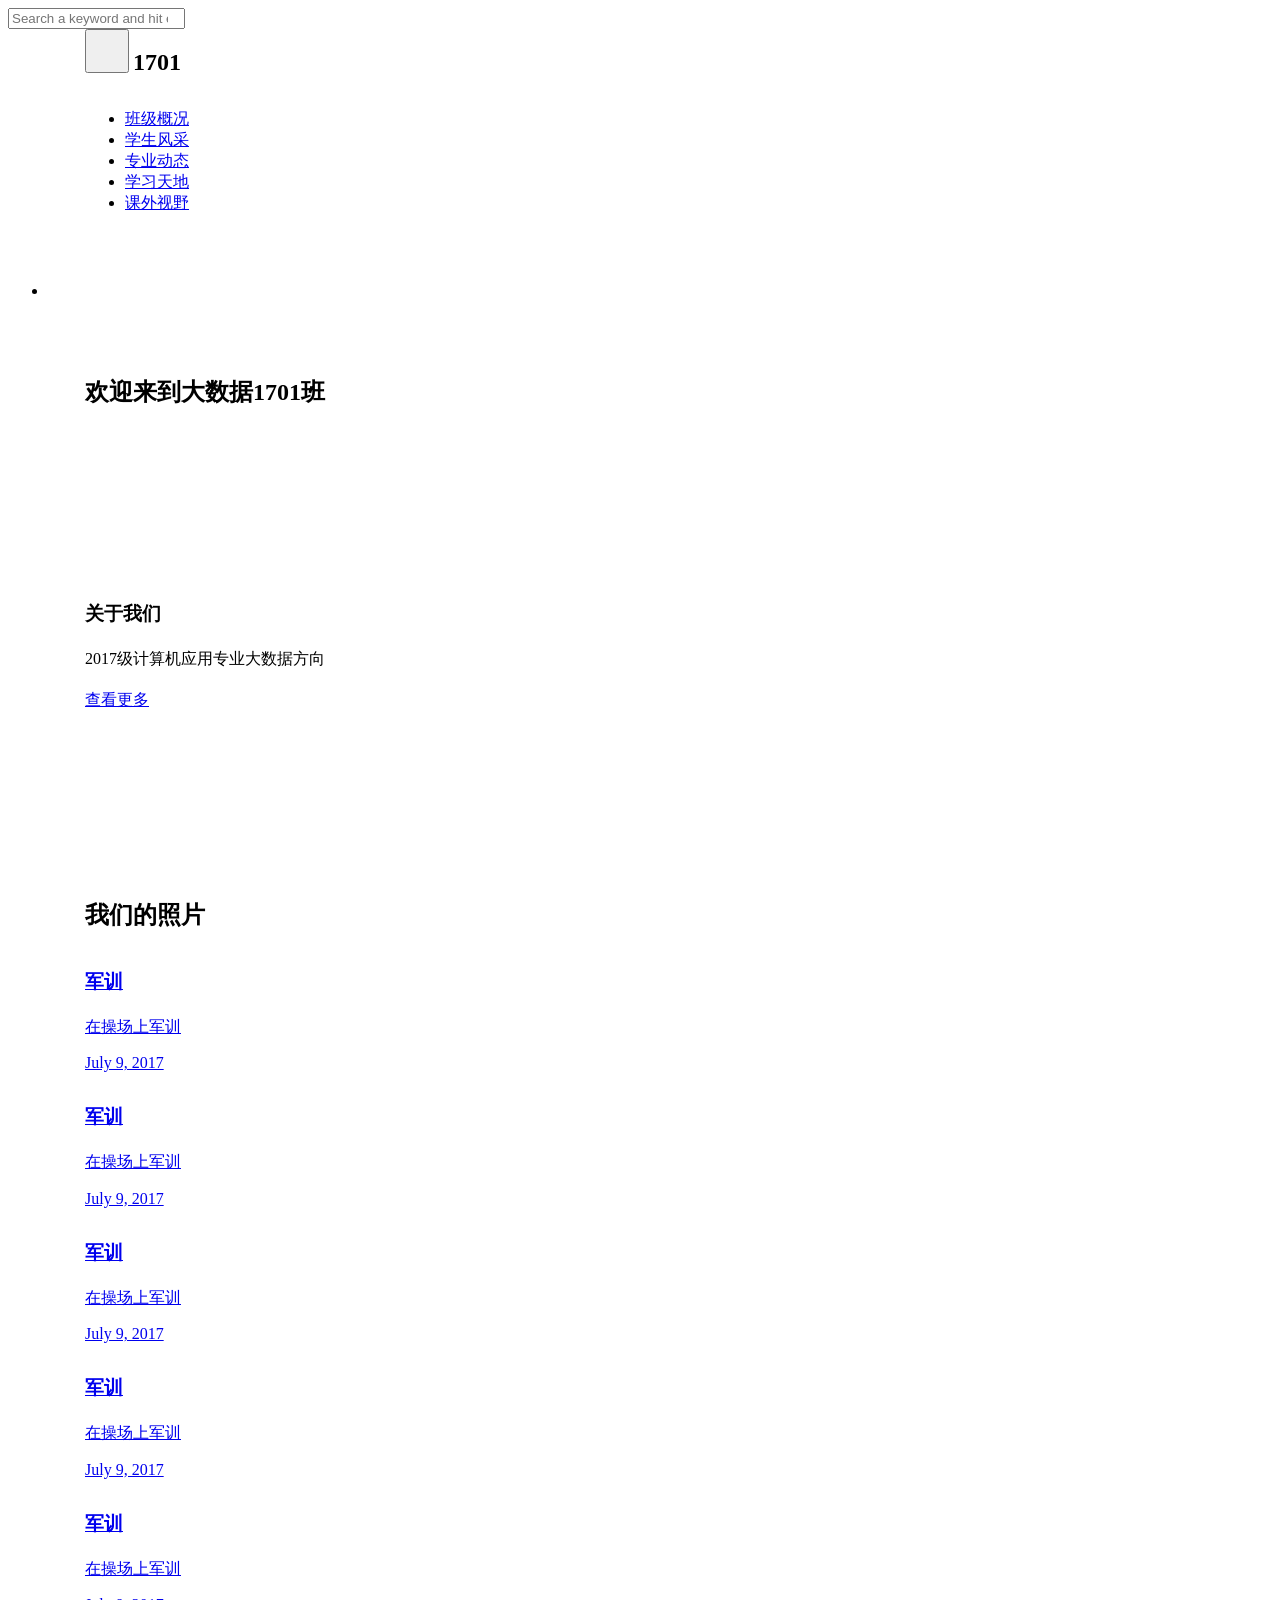
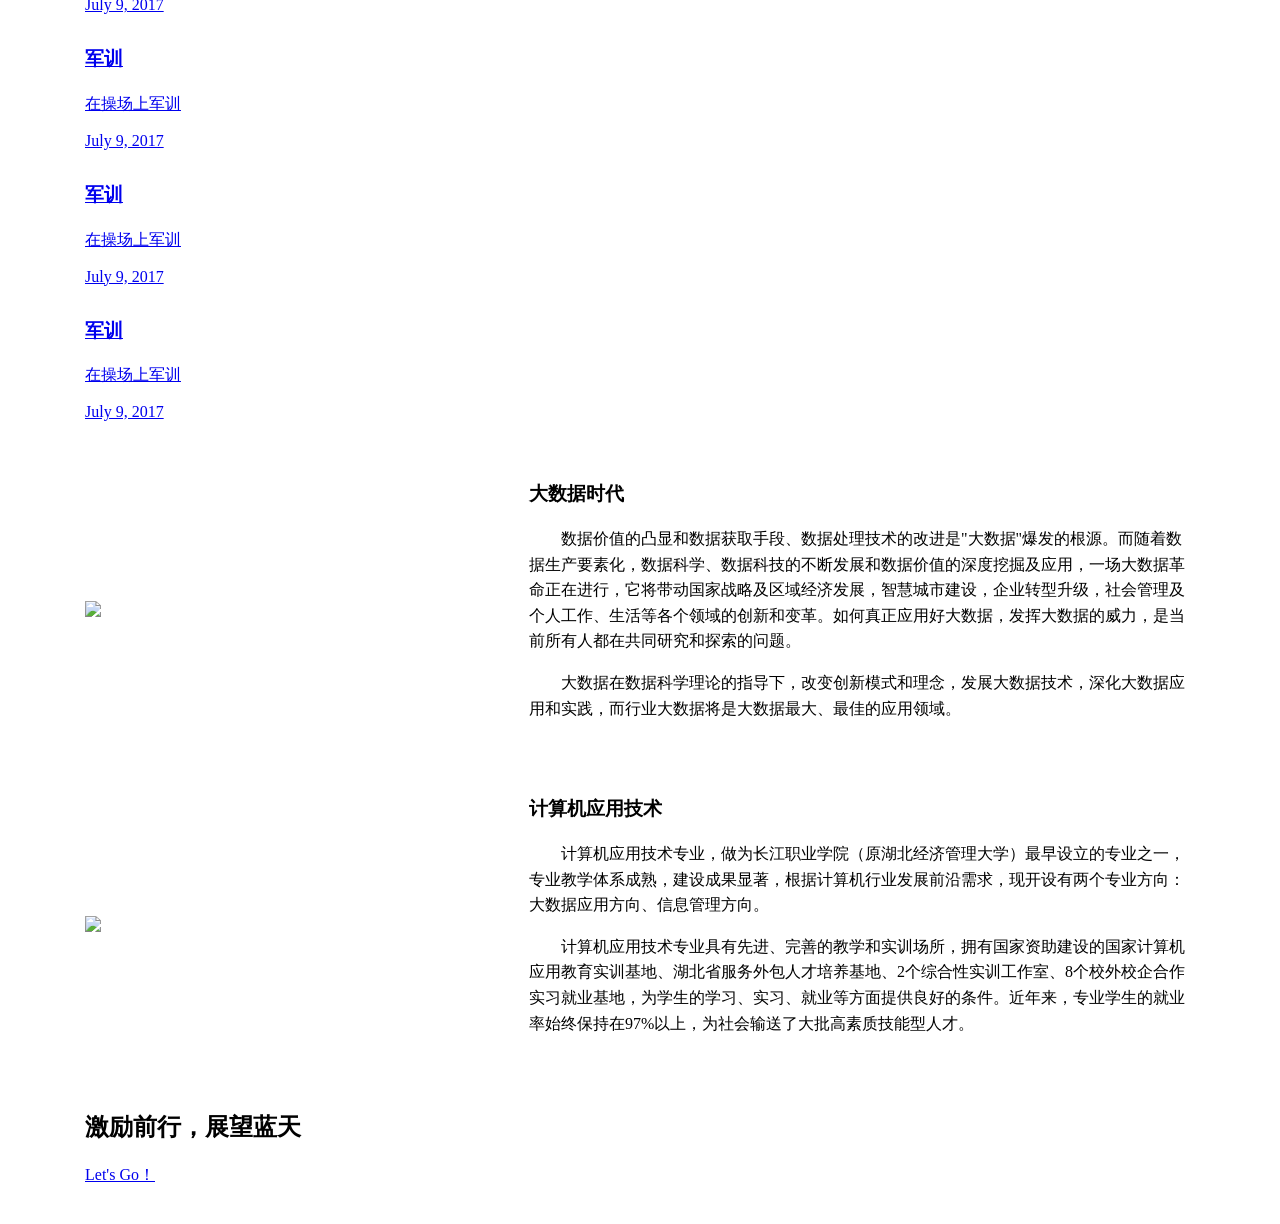
==== student/index.html @ 5320e319 "feat: GitHub项目手机端网页 Co-authored-by: traeagent <traeagent@users.noreply.github.com>" ====
<!DOCTYPE html>
<html lang="zh-CN">
<head>
  <meta charset="utf-8">
  <meta name="viewport" content="width=device-width, initial-scale=1">
  <title>班级概况</title>
  <meta name="description" content="">
  <meta name="keywords" content="">
  <link rel="icon" href="data:image/svg+xml,<svg xmlns='http://www.w3.org/2000/svg'/>" sizes="any">
  <link href="https://fonts.googleapis.com/css?family=Raleway:300,400,500,700|Open+Sans" rel="stylesheet">
  <link rel="stylesheet" href="css/styles-merged.css">
  <link rel="stylesheet" href="css/style.min.css">
  <link rel="stylesheet" href="css/custom.css">
</head>
<body>

<div class="probootstrap-search" id="probootstrap-search">
  <a href="#" class="probootstrap-close js-probootstrap-close"><i class="icon-cross"></i></a>
  <form action="#">
    <input type="search" name="s" id="search" placeholder="Search a keyword and hit enter...">
  </form>
</div>

<div class="probootstrap-page-wrapper">
  <nav class="navbar navbar-default probootstrap-navbar">
    <div class="container">
      <div class="navbar-header">
        <div class="btn-more js-btn-more visible-xs">
          <a href="#"><i class="icon-dots-three-vertical"></i></a>
        </div>
        <button type="button" class="navbar-toggle collapsed" data-toggle="collapse" data-target="#navbar-collapse" aria-expanded="false" aria-controls="navbar">
          <span class="icon-bar"></span>
          <span class="icon-bar"></span>
          <span class="icon-bar"></span>
        </button>
        <a class="probootstrap-heading" href="index.html" style="font-size: 24px; font-weight: bold; color: inherit; text-decoration: none;">1701</a>
      </div>

      <div id="navbar-collapse" class="navbar-collapse collapse">
        <ul class="nav navbar-nav navbar-right">
          <li class="active"><a href="index.html">班级概况</a></li>
          <li><a href="class.html">学生风采</a></li>
          <li><a href="courses.html">专业动态</a></li>
          <li><a href="study.html">学习天地</a></li>
          <li><a href="activities.html">课外视野</a></li>
        </ul>
      </div>
    </div>
  </nav>

  <section class="flexslider">
    <ul class="slides">
      <li style="background-image:url(img/QQ图片20181108165642.jpg)" class="overlay">
        <div class="container">
          <div class="row">
            <div class="col-md-8 col-md-offset-2">
              <div class="probootstrap-slider-text text-center">
                <h1 class="probootstrap-heading probootstrap-animate"></h1>
              </div>
            </div>
          </div>
        </div>
      </li>
    </ul>
  </section>

  <section class="probootstrap-section probootstrap-section-colored">
    <div class="container">
      <div class="row">
        <div class="col-md-12 text-left section-heading probootstrap-animate">
          <h2>欢迎来到大数据1701班</h2>
        </div>
      </div>
    </div>
  </section>

  <section class="probootstrap-section">
    <div class="container">
      <div class="row">
        <div class="col-md-12">
          <div class="probootstrap-flex-block">
            <div class="probootstrap-text probootstrap-animate">
              <h3>关于我们</h3>
              <p>2017级计算机应用专业大数据方向</p>
              <p><a href="courses.html" class="btn btn-primary">查看更多</a></p>
            </div>
            <div class="probootstrap-image probootstrap-animate" style="background-image: url(img/777.jpg); background-size: cover; background-position: center;">
            </div>
          </div>
        </div>
      </div>
    </div>
  </section>

  <section class="probootstrap-section probootstrap-section">
    <div class="container">
      <div class="row">
        <div class="col-md-12">
          <div class="our-img">
            <h1>我们的照片</h1>
          </div>
          <div class="tab-content">
            <div id="featured-news" class="tab-pane fade in active">
              <div class="row">
                <div class="col-md-12">
                  <div class="owl-carousel" id="owl1">
                    <div class="item">
                      <a href="#" class="probootstrap-featured-news-box">
                        <figure class="probootstrap-media"><img src="img/g3.jpg" alt="" class="img-responsive" style="max-height: 250px; object-fit: cover;"></figure>
                        <div class="probootstrap-text">
                          <h3>军训</h3>
                          <p>在操场上军训</p>
                          <span class="probootstrap-date"><i class="icon-calendar"></i>July 9, 2017</span>
                        </div>
                      </a>
                    </div>
                    <div class="item">
                      <a href="#" class="probootstrap-featured-news-box">
                        <figure class="probootstrap-media"><img src="img/g4.jpg" alt="" class="img-responsive" style="max-height: 250px; object-fit: cover;"></figure>
                        <div class="probootstrap-text">
                          <h3>军训</h3>
                          <p>在操场上军训</p>
                          <span class="probootstrap-date"><i class="icon-calendar"></i>July 9, 2017</span>
                        </div>
                      </a>
                    </div>
                    <div class="item">
                      <a href="#" class="probootstrap-featured-news-box">
                        <figure class="probootstrap-media"><img src="img/g5.jpg" alt="" class="img-responsive" style="max-height: 250px; object-fit: cover;"></figure>
                        <div class="probootstrap-text">
                          <h3>军训</h3>
                          <p>在操场上军训</p>
                          <span class="probootstrap-date"><i class="icon-calendar"></i>July 9, 2017</span>
                        </div>
                      </a>
                    </div>
                    <div class="item">
                      <a href="#" class="probootstrap-featured-news-box">
                        <figure class="probootstrap-media"><img src="img/g6.jpg" alt="" class="img-responsive" style="max-height: 250px; object-fit: cover;"></figure>
                        <div class="probootstrap-text">
                          <h3>军训</h3>
                          <p>在操场上军训</p>
                          <span class="probootstrap-date"><i class="icon-calendar"></i>July 9, 2017</span>
                        </div>
                      </a>
                    </div>
                  </div>
                </div>
              </div>
            </div>
            <div id="upcoming-events" class="tab-pane fade">
              <div class="row">
                <div class="col-md-12">
                  <div class="owl-carousel" id="owl2">
                    <div class="item">
                      <a href="#" class="probootstrap-featured-news-box">
                        <figure class="probootstrap-media"><img src="img/g1.jpg" alt="" class="img-responsive" style="max-height: 250px; object-fit: cover;"></figure>
                        <div class="probootstrap-text">
                          <h3>军训</h3>
                          <p>在操场上军训</p>
                          <span class="probootstrap-date"><i class="icon-calendar"></i>July 9, 2017</span>
                        </div>
                      </a>
                    </div>
                    <div class="item">
                      <a href="#" class="probootstrap-featured-news-box">
                        <figure class="probootstrap-media"><img src="img/g8.jpg" alt="" class="img-responsive" style="max-height: 250px; object-fit: cover;"></figure>
                        <div class="probootstrap-text">
                          <h3>军训</h3>
                          <p>在操场上军训</p>
                          <span class="probootstrap-date"><i class="icon-calendar"></i>July 9, 2017</span>
                        </div>
                      </a>
                    </div>
                    <div class="item">
                      <a href="#" class="probootstrap-featured-news-box">
                        <figure class="probootstrap-media"><img src="img/g9.jpg" alt="" class="img-responsive" style="max-height: 250px; object-fit: cover;"></figure>
                        <div class="probootstrap-text">
                          <h3>军训</h3>
                          <p>在操场上军训</p>
                          <span class="probootstrap-date"><i class="icon-calendar"></i>July 9, 2017</span>
                        </div>
                      </a>
                    </div>
                    <div class="item">
                      <a href="#" class="probootstrap-featured-news-box">
                        <figure class="probootstrap-media"><img src="img/g2.jpg" alt="" class="img-responsive" style="max-height: 250px; object-fit: cover;"></figure>
                        <div class="probootstrap-text">
                          <h3>军训</h3>
                          <p>在操场上军训</p>
                          <span class="probootstrap-date"><i class="icon-calendar"></i>July 9, 2017</span>
                        </div>
                      </a>
                    </div>
                  </div>
                </div>
              </div>
            </div>
          </div>
        </div>
      </div>
    </div>
  </section>

  <section class="probootstrap-section">
    <div class="container">
      <div class="major-top">    
        <div class="one">
          <a href="courses.html">
            <img src="img/uC4SA1.jpg" class="img-responsive" style="max-width: 100%; height: auto;">
          </a>
        </div>
        <div class="two">
          <h3>大数据时代</h3>
          <p style="text-indent:2em;">数据价值的凸显和数据获取手段、数据处理技术的改进是"大数据"爆发的根源。而随着数据生产要素化，数据科学、数据科技的不断发展和数据价值的深度挖掘及应用，一场大数据革命正在进行，它将带动国家战略及区域经济发展，智慧城市建设，企业转型升级，社会管理及个人工作、生活等各个领域的创新和变革。如何真正应用好大数据，发挥大数据的威力，是当前所有人都在共同研究和探索的问题。</p>
          <p style="text-indent:2em;">大数据在数据科学理论的指导下，改变创新模式和理念，发展大数据技术，深化大数据应用和实践，而行业大数据将是大数据最大、最佳的应用领域。</p>
        </div>	
      </div>	
    </div>	
  </section>

  <section class="probootstrap-section">
    <div class="container">
      <div class="major-top">    
        <div class="one">
          <a href="#">
            <img src="img/F64ADBB84419E0725190F581F5B_67AF2D96_36563.jpg" class="img-responsive" style="max-width: 100%; height: auto;">
          </a>
        </div>
        <div class="two">
          <h3>计算机应用技术</h3>
          <p style="text-indent:2em;">计算机应用技术专业，做为长江职业学院（原湖北经济管理大学）最早设立的专业之一，专业教学体系成熟，建设成果显著，根据计算机行业发展前沿需求，现开设有两个专业方向：大数据应用方向、信息管理方向。</p>
          <p style="text-indent:2em;">计算机应用技术专业具有先进、完善的教学和实训场所，拥有国家资助建设的国家计算机应用教育实训基地、湖北省服务外包人才培养基地、2个综合性实训工作室、8个校外校企合作实习就业基地，为学生的学习、实习、就业等方面提供良好的条件。近年来，专业学生的就业率始终保持在97%以上，为社会输送了大批高素质技能型人才。</p>
        </div>	
      </div>	
    </div>	
  </section>

  <section class="probootstrap-cta">
    <div class="container">
      <div class="row">
        <div class="col-md-12">
          <h2 class="probootstrap-animate" data-animate-effect="fadeInRight">激励前行，展望蓝天</h2>
          <a href="#" role="button" class="btn btn-primary btn-lg btn-ghost probootstrap-animate" data-animate-effect="fadeInLeft">Let's Go！</a>
        </div>
      </div>
    </div>
  </section>

</div>

<script src="js/scripts.min.js"></script>
<script src="js/main.min.js"></script>
<script src="js/custom.js"></script>

</body>
</html>
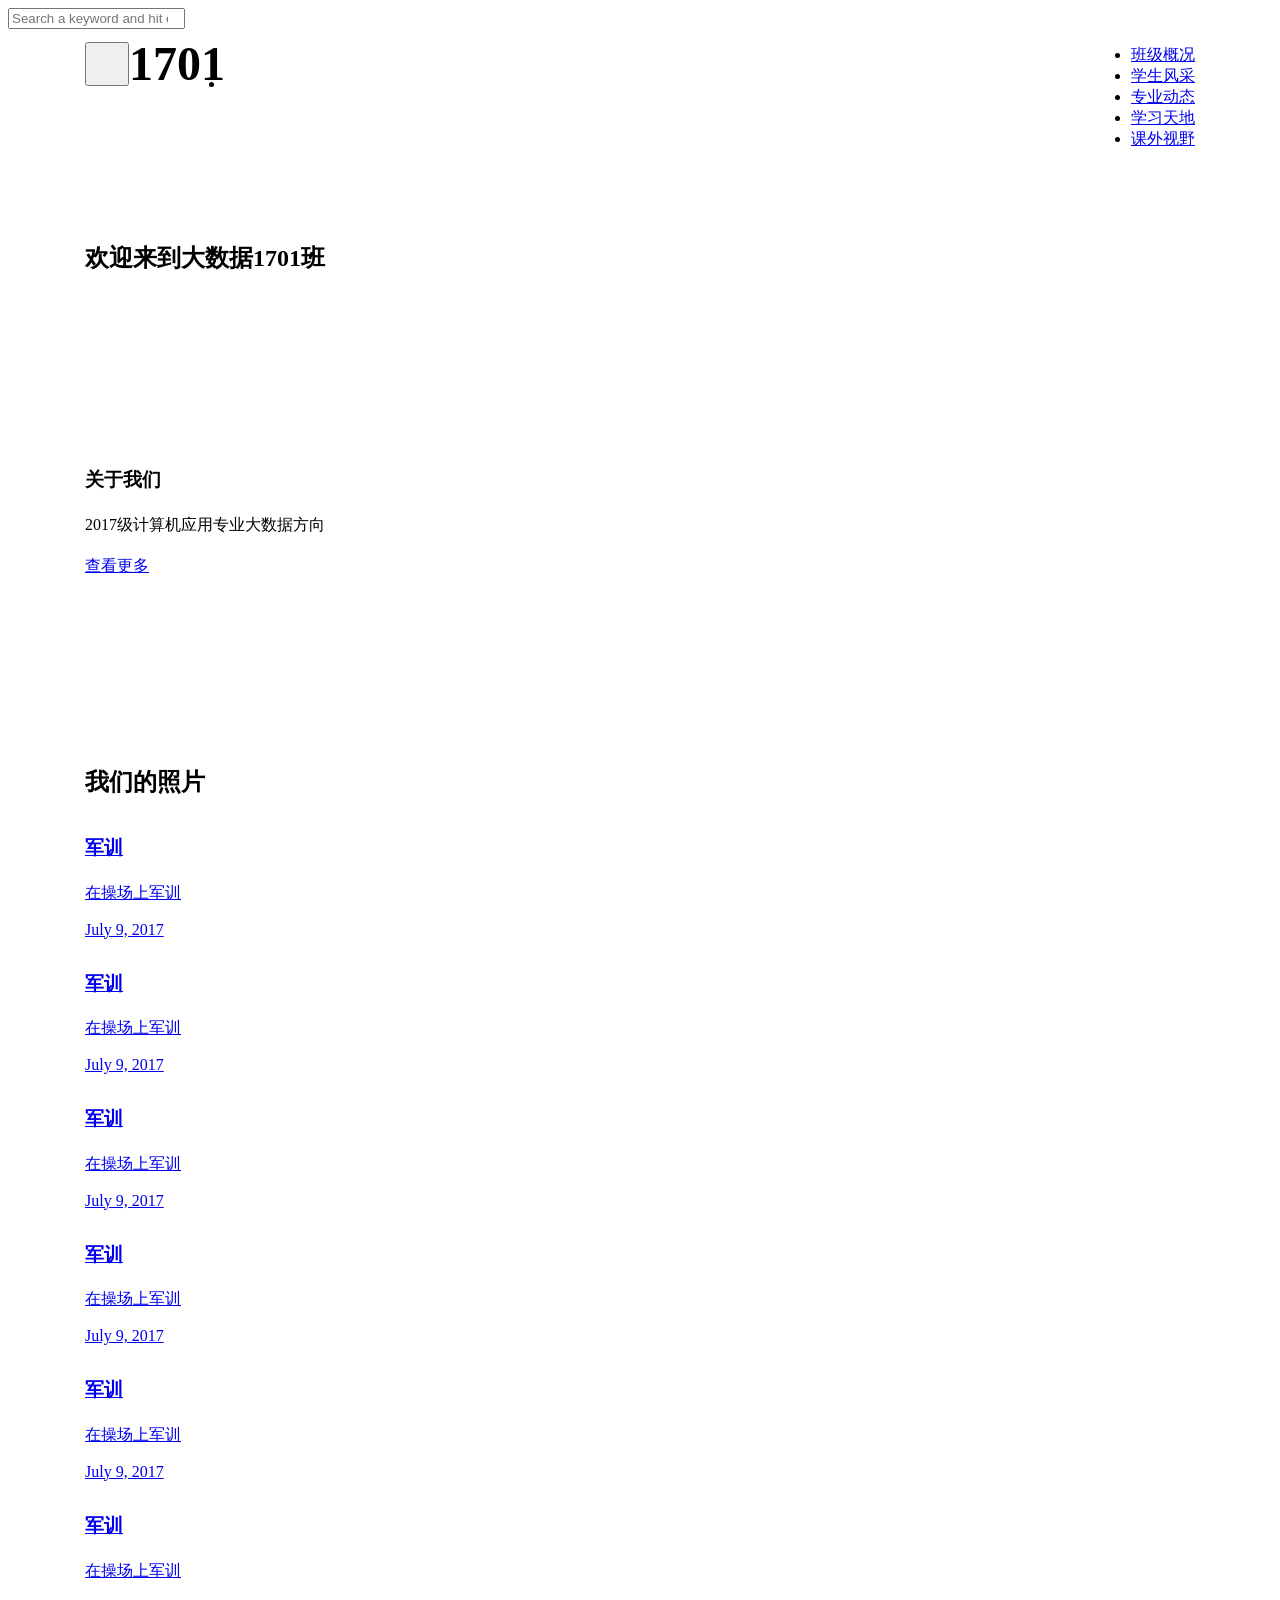
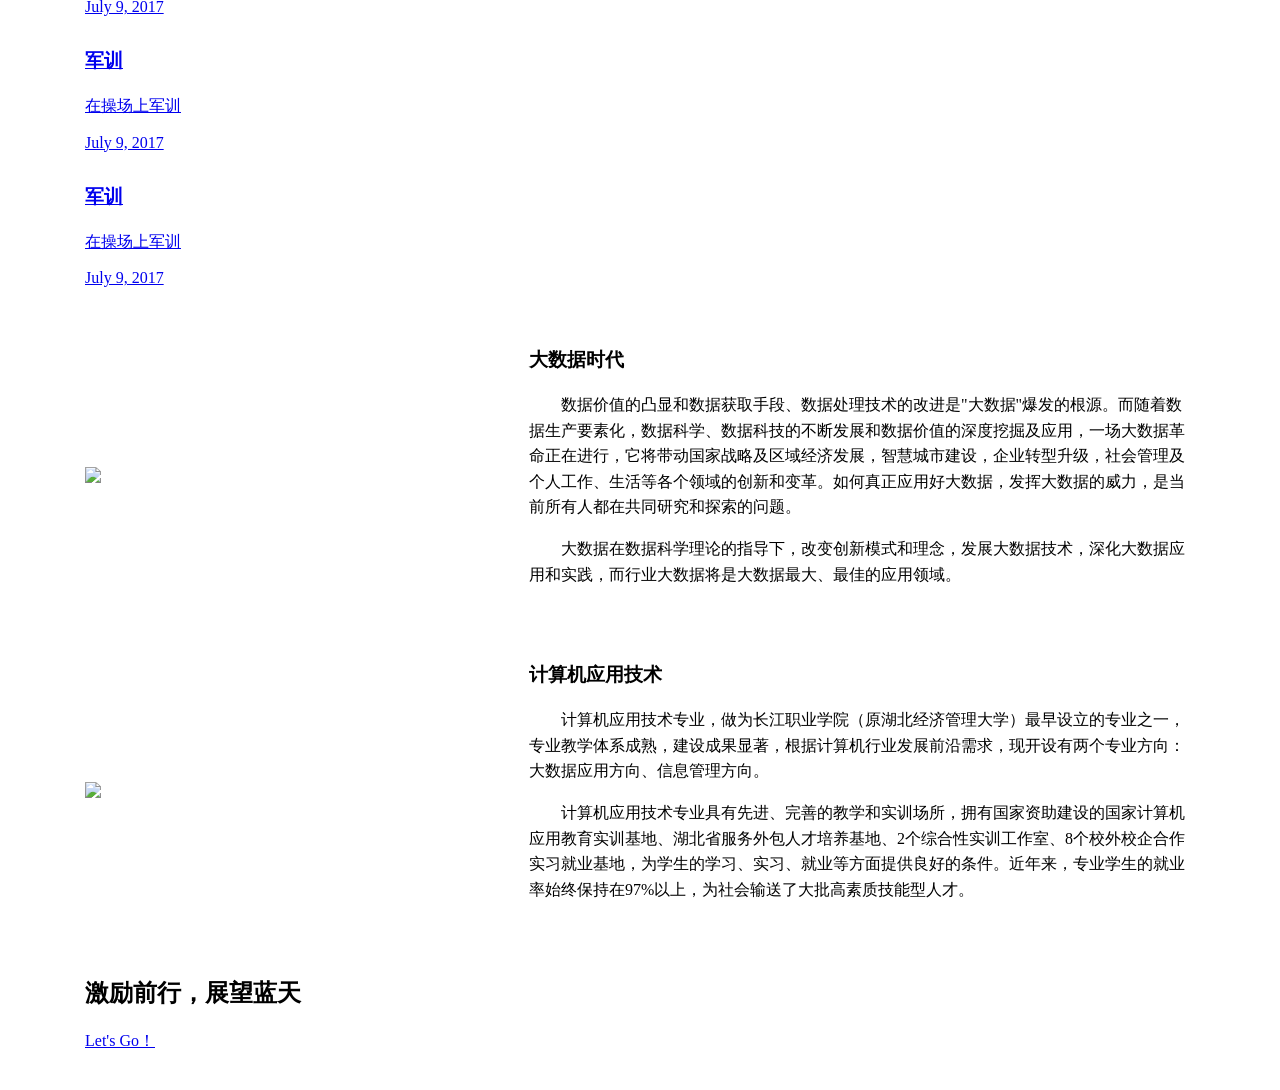
==== commit 2592068a: "feat: GitHub项目手机端网页 Co-authored-by: traeagent <traeagent@users.noreply.github.com>" ====
--- a/student/index.html
+++ b/student/index.html
@@ -33,7 +33,7 @@
           <span class="icon-bar"></span>
           <span class="icon-bar"></span>
         </button>
-        <a class="probootstrap-heading" href="index.html" style="font-size: 24px; font-weight: bold; color: inherit; text-decoration: none;">1701</a>
+        <a class="probootstrap-heading" href="index.html" style="font-size: 48px; font-weight: bold; color: inherit; text-decoration: none;">1701</a>
       </div>
 
       <div id="navbar-collapse" class="navbar-collapse collapse">
--- a/student/css/custom.css
+++ b/student/css/custom.css
@@ -0,0 +1,659 @@
+/* 全局响应式样式 */
+* {
+  box-sizing: border-box;
+}
+
+/* 导航栏Logo样式 */
+.navbar-brand {
+  display: flex !important;
+  align-items: center;
+  gap: 10px;
+  padding: 8px 15px;
+}
+
+/* 导航栏头部布局 */
+.navbar-header {
+  display: flex;
+  align-items: center;
+  height: 70px;
+  float: left;
+}
+
+/* 导航栏折叠内容 */
+.navbar-collapse {
+  float: right;
+  height: auto !important;
+}
+
+/* 导航栏标题样式 */
+.probootstrap-heading {
+  font-size: 48px;
+  font-weight: bold;
+  color: inherit;
+  text-decoration: none;
+  display: inline-block;
+  line-height: 1;
+  padding: 0;
+  margin: 0;
+}
+
+.nav-logo {
+  max-height: 40px;
+  width: auto;
+  height: auto;
+  display: inline-block;
+  vertical-align: middle;
+  object-fit: contain;
+}
+
+/* 图片自适应 */
+img {
+  max-width: 100%;
+  height: auto;
+  display: block;
+}
+
+/* 容器响应式 */
+.container {
+  width: 100%;
+  padding-right: 15px;
+  padding-left: 15px;
+  margin-right: auto;
+  margin-left: auto;
+}
+
+@media (min-width: 576px) {
+  .container {
+    max-width: 540px;
+  }
+}
+
+@media (min-width: 768px) {
+  .container {
+    max-width: 720px;
+  }
+}
+
+@media (min-width: 992px) {
+  .container {
+    max-width: 960px;
+  }
+}
+
+@media (min-width: 1200px) {
+  .container {
+    max-width: 1140px;
+  }
+}
+
+/* 通用布局优化 */
+section {
+  padding: 30px 0;
+}
+
+h1, h2, h3 {
+  margin-top: 0;
+  line-height: 1.4;
+}
+
+p {
+  line-height: 1.6;
+  margin-bottom: 15px;
+}
+
+/* 通用样式 */
+.major-study {
+  padding: 30px 0;
+}
+
+.major-study .study {
+  text-align: center;
+  margin-bottom: 30px;
+  font-size: 24px;
+}
+
+.major-study .study-img {
+  text-align: center;
+  margin-bottom: 20px;
+}
+
+.major-study .study-img img {
+  max-width: 100%;
+  height: auto;
+}
+
+.major-study .study-major {
+  line-height: 1.8;
+  font-size: 16px;
+}
+
+/* 小屏幕设备 (手机) */
+@media (max-width: 767px) {
+  /* 导航栏优化 */
+  .navbar {
+    padding: 10px 0;
+  }
+  
+  .navbar-brand {
+    padding: 10px 15px;
+    font-size: 18px;
+  }
+  
+  .navbar-toggle {
+    margin-right: 15px;
+    margin-top: 8px;
+  }
+  
+  .navbar-nav {
+    margin: 0;
+    float: none !important;
+  }
+  
+  .navbar-nav > li {
+    float: none;
+    display: block;
+    text-align: center;
+  }
+  
+  .navbar-nav > li > a {
+    padding: 10px 15px;
+    font-size: 14px;
+  }
+  
+  /* 移除固定宽度的分割线 */
+  hr {
+    width: 100% !important;
+  }
+  
+  /* 轮播图优化 */
+  .flexslider {
+    height: 250px !important;
+  }
+  
+  .flexslider .slides li {
+    height: 250px !important;
+    background-size: cover !important;
+    background-position: center !important;
+  }
+  
+  /* 轮播图文字调整 */
+  .probootstrap-slider-text h1 {
+    font-size: 24px;
+  }
+  
+  /* 章节标题 */
+  .section-heading h2 {
+    font-size: 24px;
+    text-align: center;
+  }
+  
+  /* 图片网格布局 - 手机单列 */
+  .gallery-grid {
+    width: 100%;
+    float: none;
+    margin-bottom: 20px;
+  }
+  
+  /* flex布局调整为垂直排列 */
+  .probootstrap-flex-block {
+    flex-direction: column;
+  }
+  
+  .probootstrap-flex-block .probootstrap-text,
+  .probootstrap-flex-block .probootstrap-image {
+    width: 100%;
+  }
+  
+  .probootstrap-image {
+    height: 200px;
+    margin-top: 20px;
+    background-size: cover !important;
+    background-position: center !important;
+  }
+  
+  /* 服务卡片调整 */
+  .probootstrap-service-2 {
+    margin-bottom: 30px;
+    text-align: center;
+  }
+  
+  .probootstrap-service-2 .image {
+    text-align: center;
+    margin-bottom: 15px;
+  }
+  
+  .probootstrap-service-2 img {
+    max-width: 120px;
+    height: 120px;
+    object-fit: cover;
+    margin: 0 auto;
+  }
+  
+  /* 瀑布流图片调整 */
+  #waterfall li {
+    width: 100% !important;
+    margin-right: 0 !important;
+  }
+  
+  /* 学习页面布局 */
+  .study-1 {
+    width: 100%;
+    float: none;
+    padding: 20px;
+    text-align: center;
+  }
+  
+  .study-1 ul {
+    display: flex;
+    flex-wrap: wrap;
+    justify-content: center;
+    padding: 0;
+    list-style: none;
+    margin-bottom: 20px;
+  }
+  
+  .study-1 ul li {
+    margin: 5px 10px;
+  }
+  
+  .study-1 ul li a {
+    padding: 8px 16px;
+    display: inline-block;
+    background: #f5f5f5;
+    border-radius: 4px;
+    text-decoration: none;
+  }
+  
+  .study-1 img {
+    max-width: 200px;
+    height: auto;
+    margin: 0 auto;
+  }
+  
+  .nav-2 {
+    width: 100%;
+    float: none;
+    padding: 20px;
+  }
+  
+  /* 首页特色区域 */
+  .major-top {
+    display: flex;
+    flex-direction: column;
+    padding: 20px;
+  }
+  
+  .major-top .one,
+  .major-top .two {
+    width: 100%;
+  }
+  
+  .major-top .one {
+    text-align: center;
+    margin-bottom: 20px;
+  }
+  
+  .major-top .one img {
+    width: 100%;
+    max-width: 300px;
+    height: auto;
+    margin: 0 auto;
+  }
+  
+  /* 专业动态页面 */
+  .major-study {
+    padding: 20px;
+  }
+  
+  .major-study .study {
+    text-align: center;
+    margin-bottom: 20px;
+  }
+  
+  .major-study .study h3 {
+    font-size: 20px;
+    margin: 0;
+  }
+  
+  .major-study .study-img {
+    text-align: center;
+    margin-bottom: 20px;
+  }
+  
+  .major-study .study-img img {
+    width: 100%;
+    max-width: 280px;
+    height: auto;
+    margin: 0 auto;
+  }
+  
+  .major-study .study-major {
+    width: 100%;
+    padding: 0 10px;
+    line-height: 1.6;
+  }
+  
+  .major-study .study-major p {
+    font-size: 14px;
+  }
+  
+  /* 大数据现状 */
+  .data-borrom {
+    padding: 20px;
+  }
+  
+  .data-now {
+    text-align: center;
+    margin-bottom: 20px;
+  }
+  
+  .data-now-img {
+    text-align: center;
+    margin-bottom: 20px;
+  }
+  
+  .data-now-img img {
+    width: 100%;
+    max-width: 400px;
+    height: auto;
+  }
+  
+  /* 搜索框调整 */
+  .search-wrapper {
+    width: 100%;
+    max-width: 300px;
+    margin: 0 auto;
+  }
+  
+  /* 导航优化 */
+  .nav-g .nav-h ul {
+    flex-wrap: wrap;
+    justify-content: center;
+    padding: 10px;
+    list-style: none;
+  }
+  
+  .nav-g .nav-h ul li {
+    margin: 5px;
+  }
+  
+  /* 文本大小调整 */
+  h1 {
+    font-size: 28px;
+  }
+  
+  h2 {
+    font-size: 24px;
+  }
+  
+  h3 {
+    font-size: 20px;
+  }
+  
+  p {
+    font-size: 14px;
+    line-height: 1.6;
+  }
+  
+  /* 按钮大小调整 */
+  .btn {
+    padding: 10px 20px;
+    font-size: 14px;
+  }
+  
+  .btn-lg {
+    padding: 12px 24px;
+    font-size: 16px;
+  }
+  
+  /* 相册网格 */
+  .grid figure {
+    margin: 10px 0;
+  }
+  
+  .grid figure img {
+    width: 100%;
+    height: 200px;
+    object-fit: cover;
+  }
+  
+  /* 我们的照片标题 */
+  .our-img {
+    text-align: center;
+    margin-bottom: 30px;
+  }
+  
+  .our-img h1 {
+    font-size: 28px;
+  }
+  
+  /* 书籍卡片 */
+  .nav-book {
+    display: flex;
+    flex-wrap: wrap;
+    gap: 20px;
+  }
+  
+  .nav-book1 {
+    width: 100%;
+    text-align: center;
+  }
+  
+  .nav-book1 img {
+    width: 100%;
+    max-width: 150px;
+    height: 200px;
+    object-fit: cover;
+    margin: 0 auto 15px;
+  }
+  
+  /* 章节内边距 */
+  .probootstrap-section {
+    padding: 40px 0;
+  }
+  
+  /* Bootstrap栅格系统优化 */
+  .row {
+    margin-left: 0;
+    margin-right: 0;
+  }
+  
+  .col-md-4, .col-md-8,
+  .col-sm-6, .col-sm-12,
+  .col-md-6, .col-md-12 {
+    padding-left: 15px;
+    padding-right: 15px;
+  }
+}
+
+/* 中等屏幕设备 (平板) */
+@media (min-width: 768px) and (max-width: 991px) {
+  /* 导航栏 */
+  .navbar-nav > li > a {
+    padding: 10px 12px;
+    font-size: 13px;
+  }
+  
+  /* 图片网格 - 平板双列 */
+  .gallery-grid {
+    width: 50%;
+  }
+  
+  /* flex布局 */
+  .probootstrap-flex-block {
+    flex-direction: column;
+  }
+  
+  .probootstrap-flex-block .probootstrap-text,
+  .probootstrap-flex-block .probootstrap-image {
+    width: 100%;
+  }
+  
+  .probootstrap-image {
+    height: 300px;
+    margin-top: 20px;
+  }
+  
+  /* 瀑布流图片调整 */
+  #waterfall li {
+    width: 48% !important;
+  }
+  
+  /* 学习页面 */
+  .study-1 {
+    width: 35%;
+  }
+  
+  .nav-2 {
+    width: 65%;
+  }
+  
+  /* 书籍布局 */
+  .nav-book1 {
+    width: 50%;
+  }
+  
+  /* 专业动态页面 */
+  .major-study {
+    padding: 20px;
+  }
+  
+  .major-study .study {
+    text-align: center;
+    margin-bottom: 30px;
+  }
+  
+  .major-study .study-img img {
+    max-width: 100%;
+    height: auto;
+  }
+  
+  .major-study .study-major {
+    line-height: 1.7;
+  }
+}
+
+/* 大一点的屏幕 */
+@media (min-width: 992px) {
+  /* 首页特色区域 */
+  .major-top {
+    display: flex;
+    align-items: center;
+  }
+  
+  .major-top .one {
+    width: 40%;
+    padding-right: 30px;
+  }
+  
+  .major-top .two {
+    width: 60%;
+  }
+  
+  /* 专业动态 */
+  .major-study {
+    display: block;
+    padding: 30px 0;
+  }
+  
+  .major-study .study {
+    width: 100%;
+    text-align: center;
+    margin-bottom: 30px;
+  }
+  
+  .major-study .study-img {
+    float: left;
+    width: 30%;
+    padding-right: 30px;
+    margin-bottom: 0;
+  }
+  
+  .major-study .study-major {
+    float: left;
+    width: 70%;
+    line-height: 1.8;
+  }
+  
+  /* flex布局 */
+  .probootstrap-flex-block {
+    display: flex;
+    align-items: center;
+  }
+  
+  .probootstrap-flex-block .probootstrap-text {
+    width: 50%;
+    padding-right: 30px;
+  }
+  
+  .probootstrap-flex-block .probootstrap-image {
+    width: 50%;
+    height: 350px;
+  }
+}
+
+/* 通用响应式辅助类 */
+.text-center-sm {
+  text-align: center;
+}
+
+@media (max-width: 767px) {
+  .text-center-sm {
+    text-align: center;
+  }
+}
+
+/* 隐藏/显示类 */
+.visible-xs {
+  display: block !important;
+}
+
+.hidden-xs {
+  display: none !important;
+}
+
+@media (min-width: 768px) {
+  .visible-xs {
+    display: none !important;
+  }
+  
+  .hidden-xs {
+    display: block !important;
+  }
+}
+
+/* 触摸友好 */
+a, button {
+  min-height: 44px;
+  min-width: 44px;
+}
+
+/* 改善滚动体验 */
+html {
+  scroll-behavior: smooth;
+}
+
+/* 避免文字过大 */
+body {
+  -webkit-text-size-adjust: 100%;
+  -ms-text-size-adjust: 100%;
+}
+
+/* Bootstrap栅格系统全局优化 */
+.row {
+  margin-left: -15px;
+  margin-right: -15px;
+}
+
+.row::after {
+  content: "";
+  display: table;
+  clear: both;
+}
+
+[class*="col-"] {
+  position: relative;
+  min-height: 1px;
+  padding-left: 15px;
+  padding-right: 15px;
+}
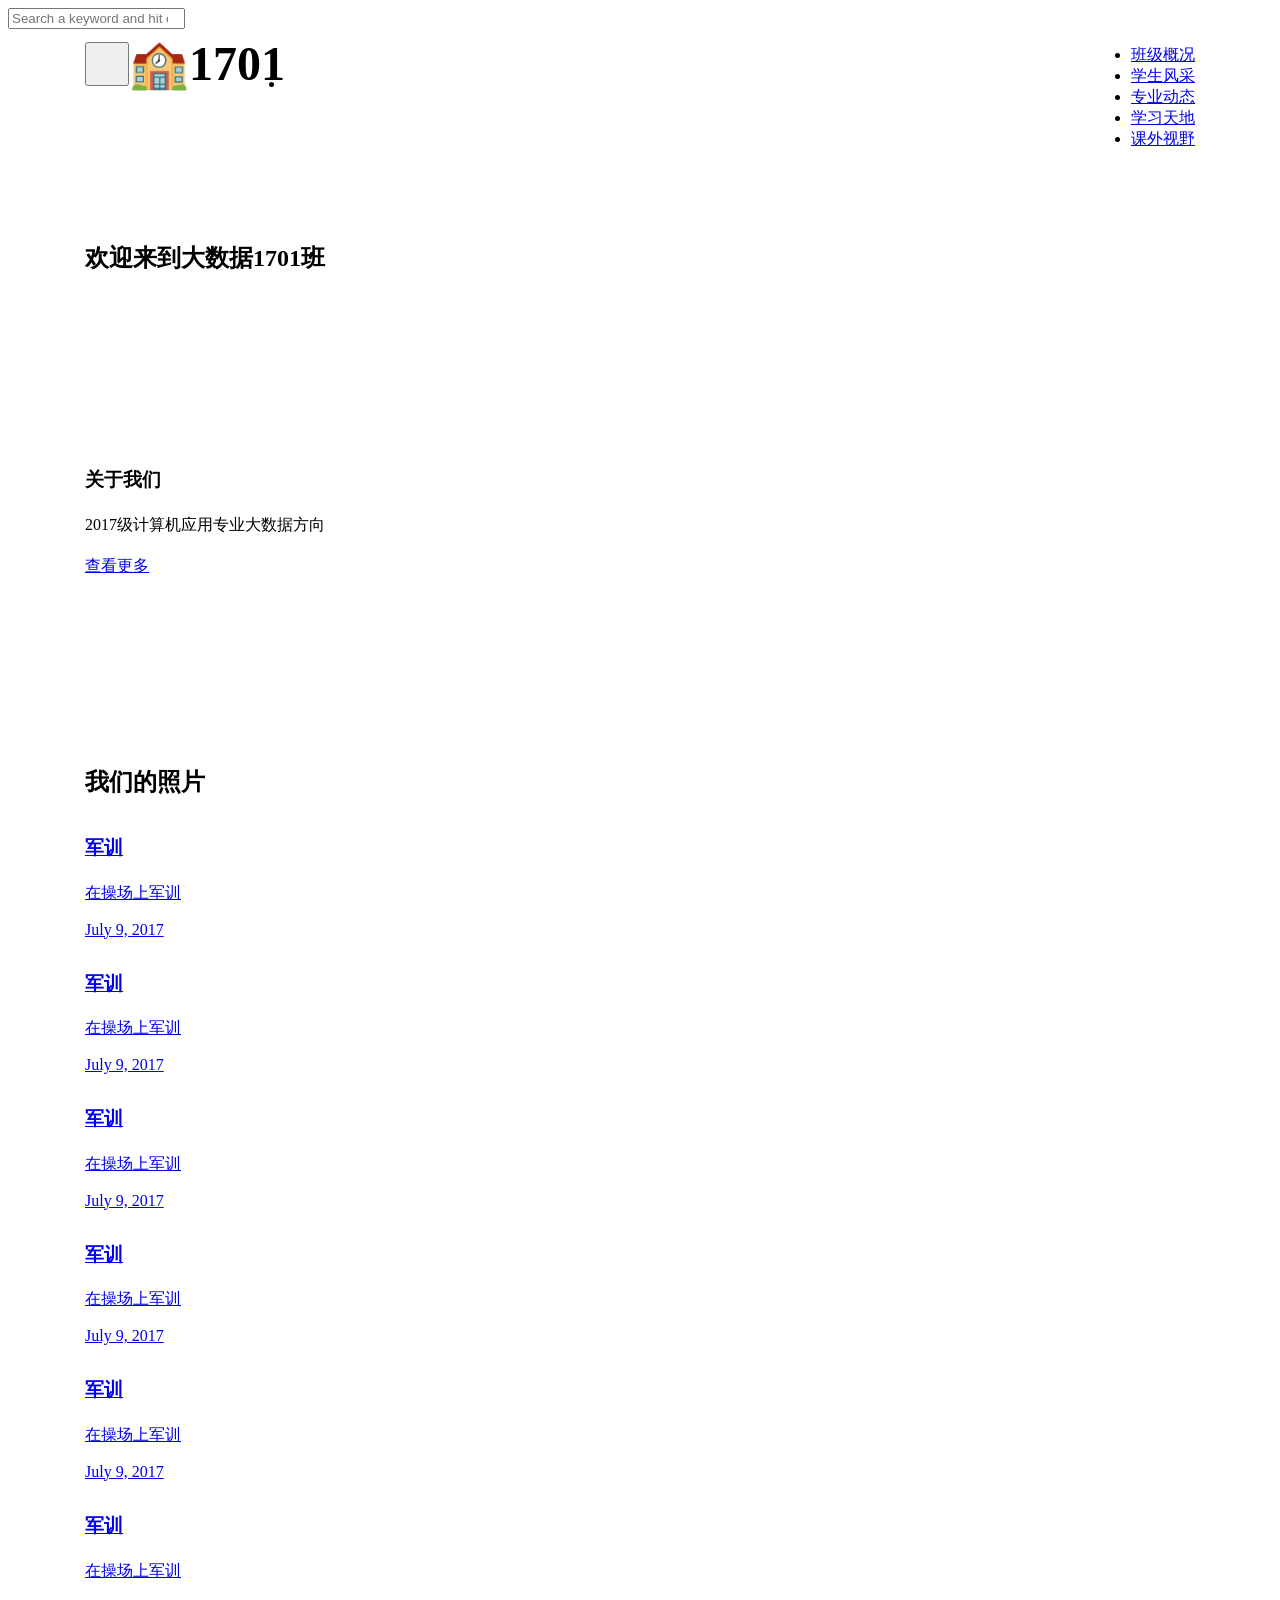
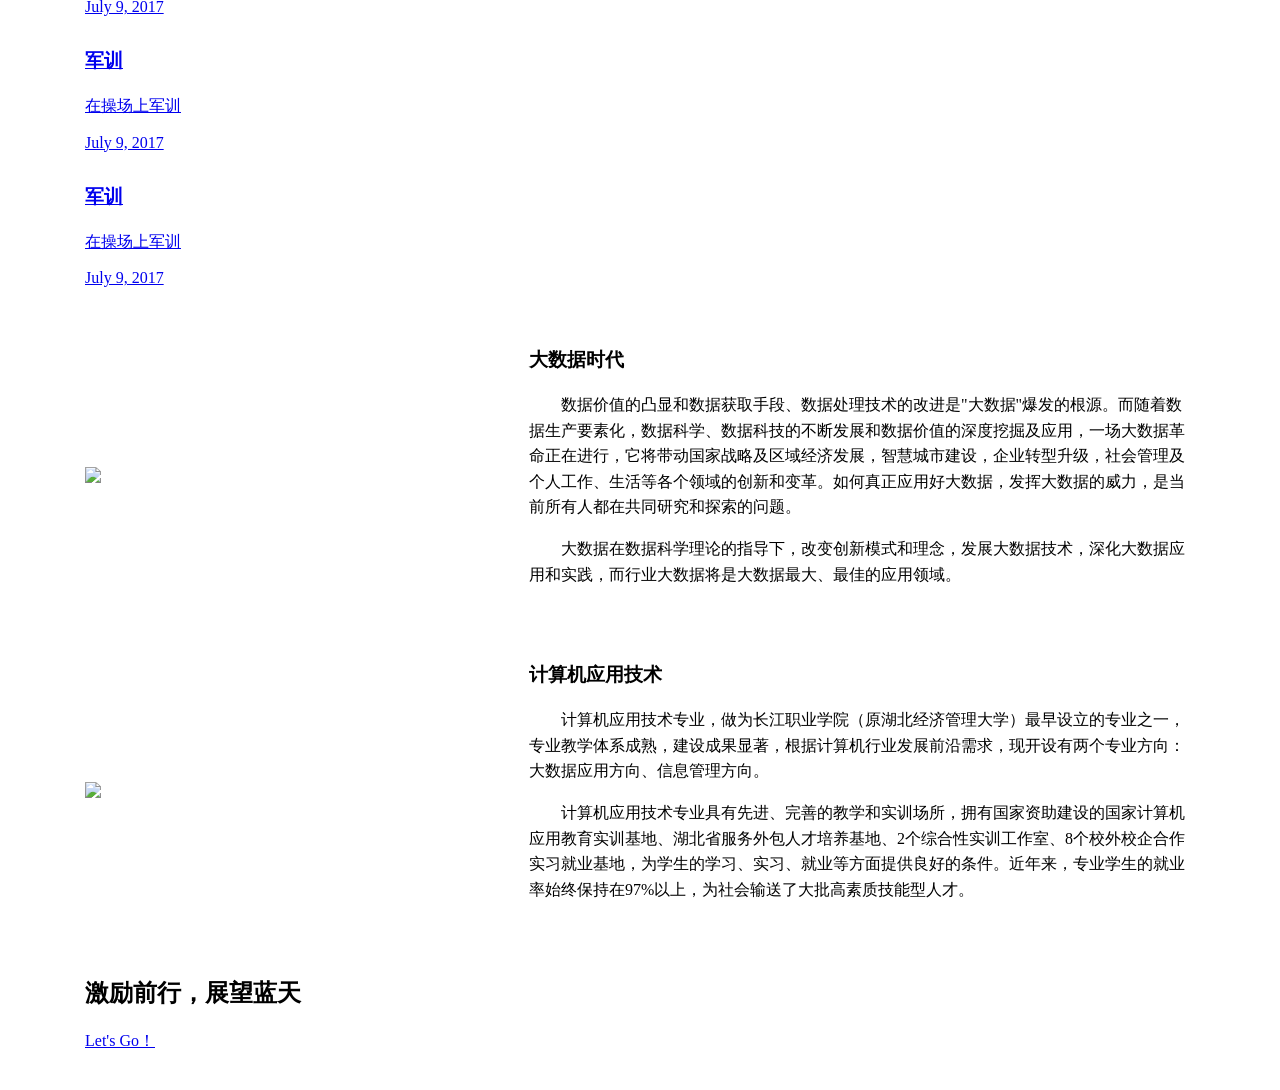
==== commit bfa7c979: "feat: GitHub项目手机端网页 Co-authored-by: traeagent <traeagent@users.noreply.github.com>" ====
--- a/student/index.html
+++ b/student/index.html
@@ -33,7 +33,7 @@
           <span class="icon-bar"></span>
           <span class="icon-bar"></span>
         </button>
-        <a class="probootstrap-heading" href="index.html" style="font-size: 48px; font-weight: bold; color: inherit; text-decoration: none;">1701</a>
+        <a class="probootstrap-heading" href="index.html" style="font-size: 48px; font-weight: bold; color: inherit; text-decoration: none;">🏫1701</a>
       </div>
 
       <div id="navbar-collapse" class="navbar-collapse collapse">
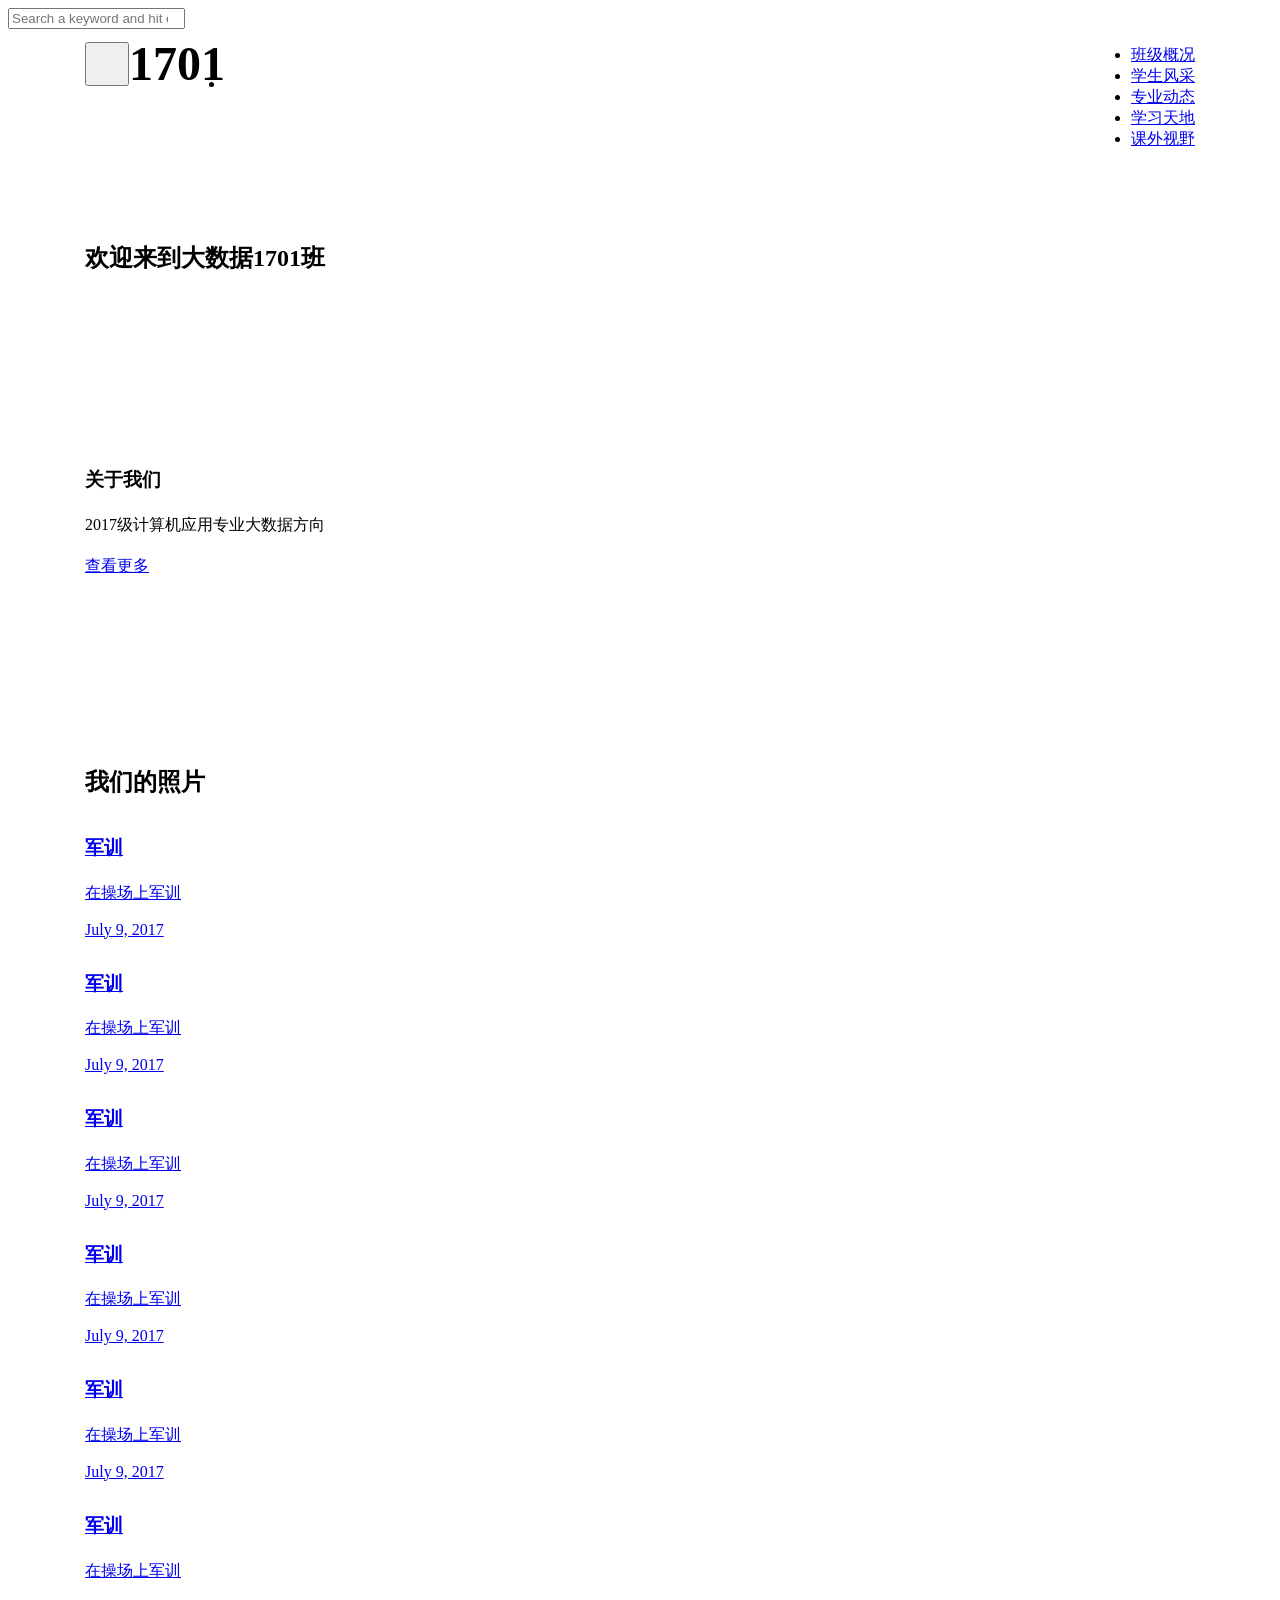
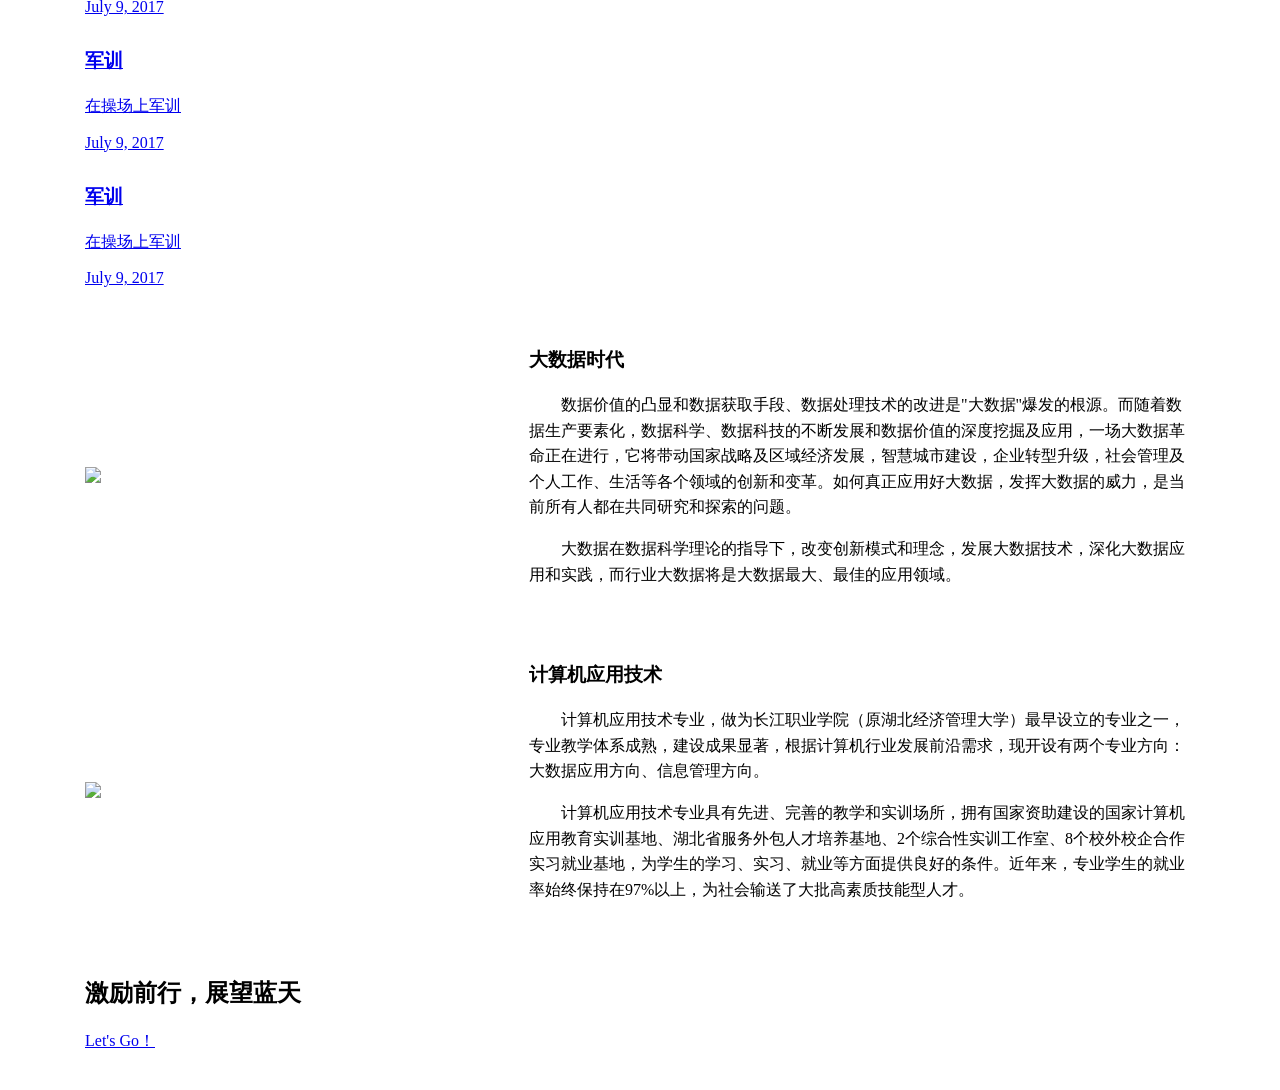
==== commit 0ec3bbca: "feat: GitHub项目手机端网页 Co-authored-by: traeagent <traeagent@users.noreply.github.com>" ====
--- a/student/index.html
+++ b/student/index.html
@@ -33,7 +33,7 @@
           <span class="icon-bar"></span>
           <span class="icon-bar"></span>
         </button>
-        <a class="probootstrap-heading" href="index.html" style="font-size: 48px; font-weight: bold; color: inherit; text-decoration: none;">🏫1701</a>
+        <a class="probootstrap-heading" href="index.html" style="font-size: 48px; font-weight: bold; color: inherit; text-decoration: none;">1701</a>
       </div>
 
       <div id="navbar-collapse" class="navbar-collapse collapse">
--- a/student/css/custom.css
+++ b/student/css/custom.css
@@ -35,6 +35,7 @@
   line-height: 1;
   padding: 0;
   margin: 0;
+  vertical-align: middle;
 }
 
 .nav-logo {
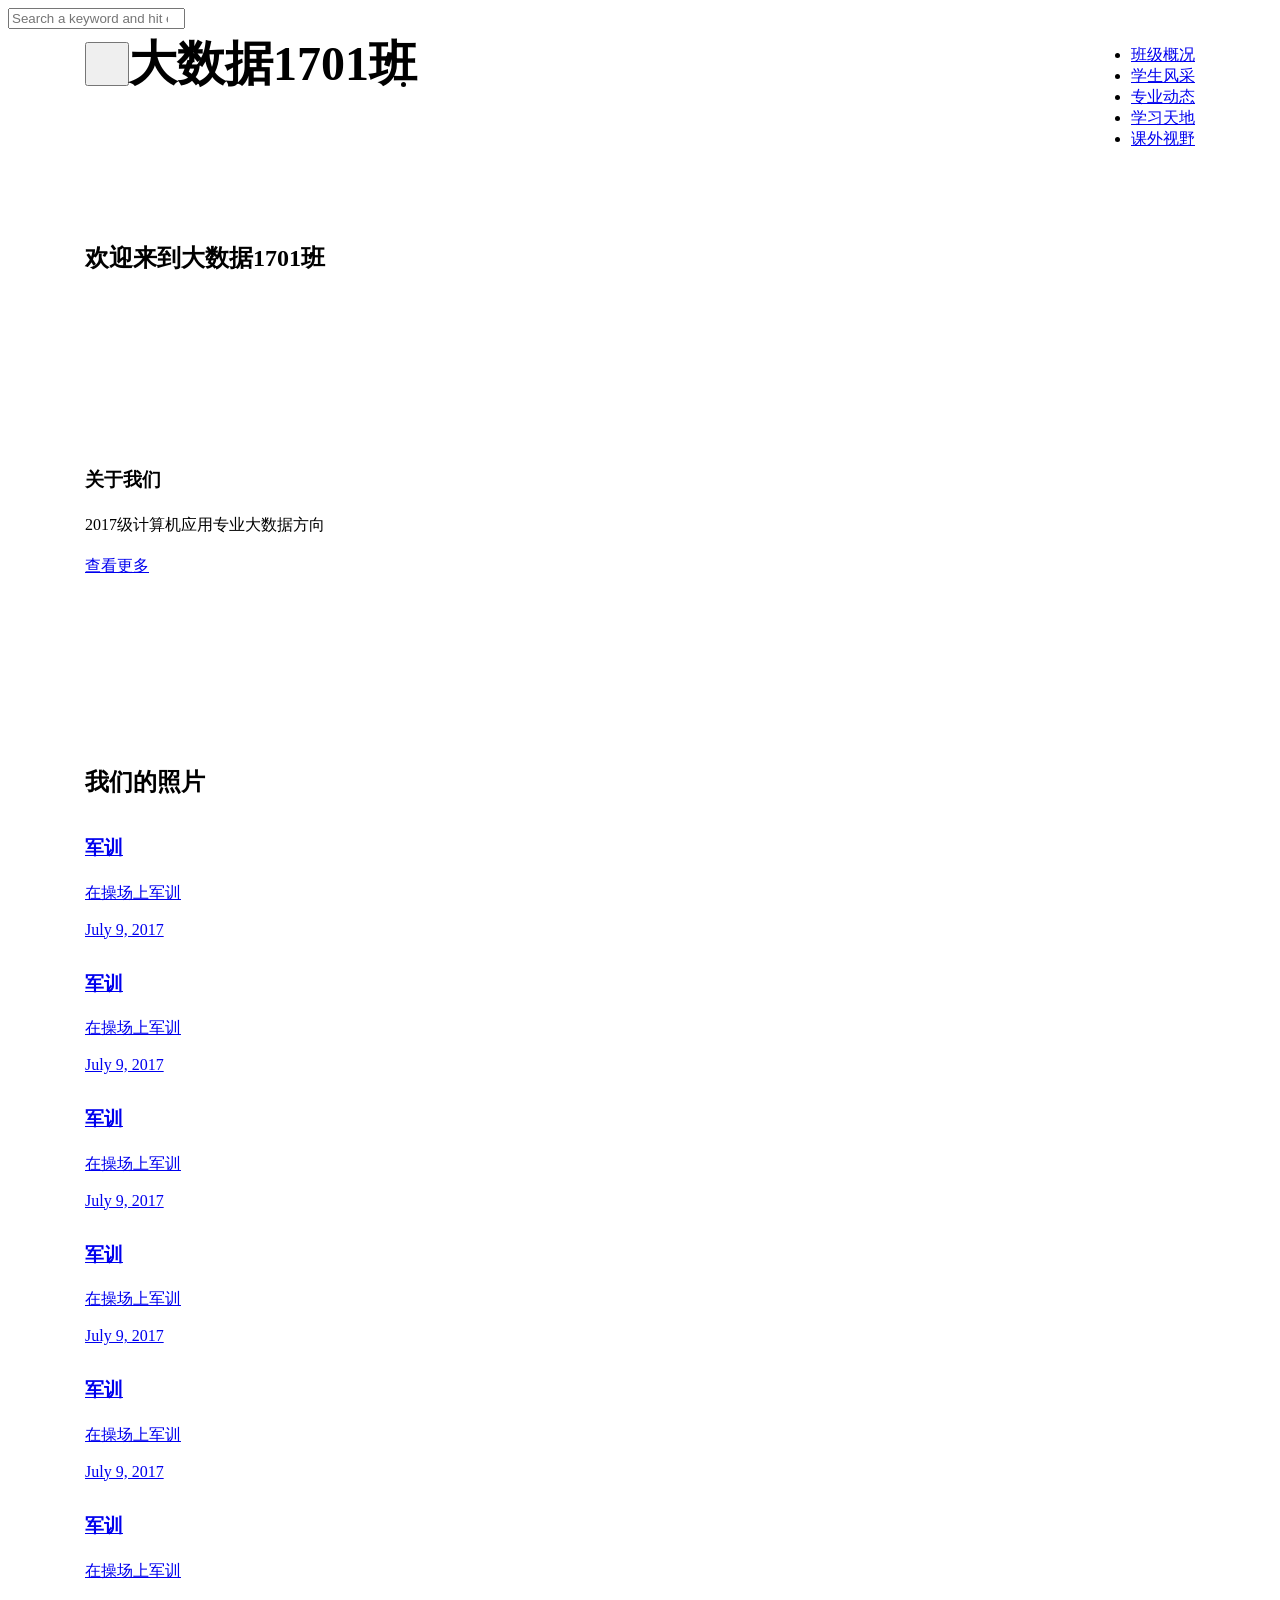
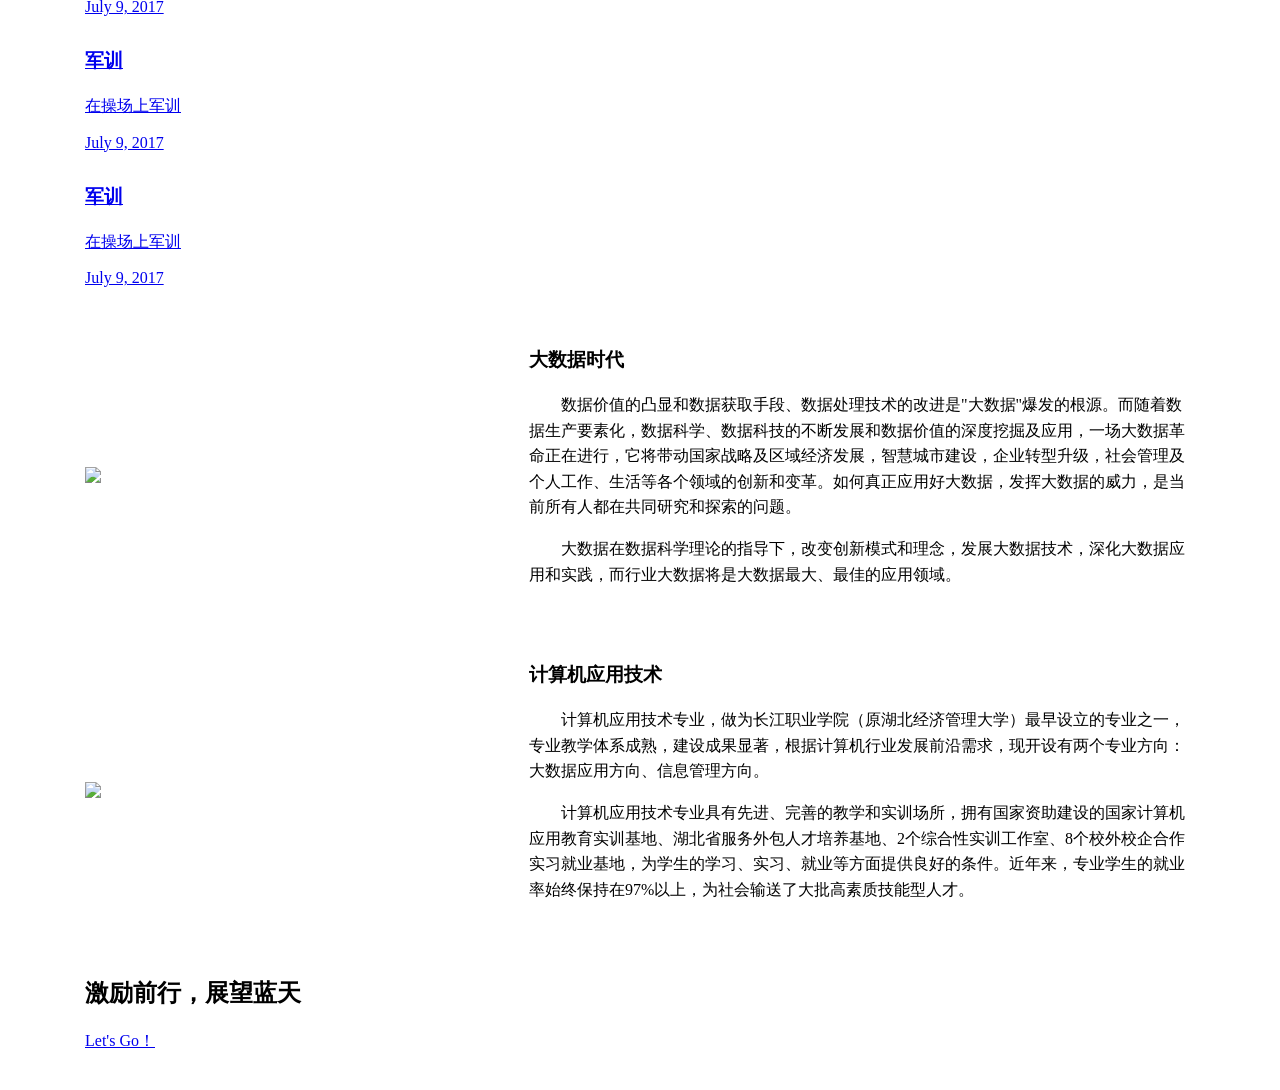
==== commit 2e74c3dd: "feat: GitHub项目手机端网页 Co-authored-by: traeagent <traeagent@users.noreply.github.com>" ====
--- a/student/index.html
+++ b/student/index.html
@@ -33,7 +33,7 @@
           <span class="icon-bar"></span>
           <span class="icon-bar"></span>
         </button>
-        <a class="probootstrap-heading" href="index.html" style="font-size: 48px; font-weight: bold; color: inherit; text-decoration: none;">1701</a>
+        <a class="probootstrap-heading" href="index.html" style="font-size: 48px; font-weight: bold; color: inherit; text-decoration: none;">大数据1701班</a>
       </div>
 
       <div id="navbar-collapse" class="navbar-collapse collapse">
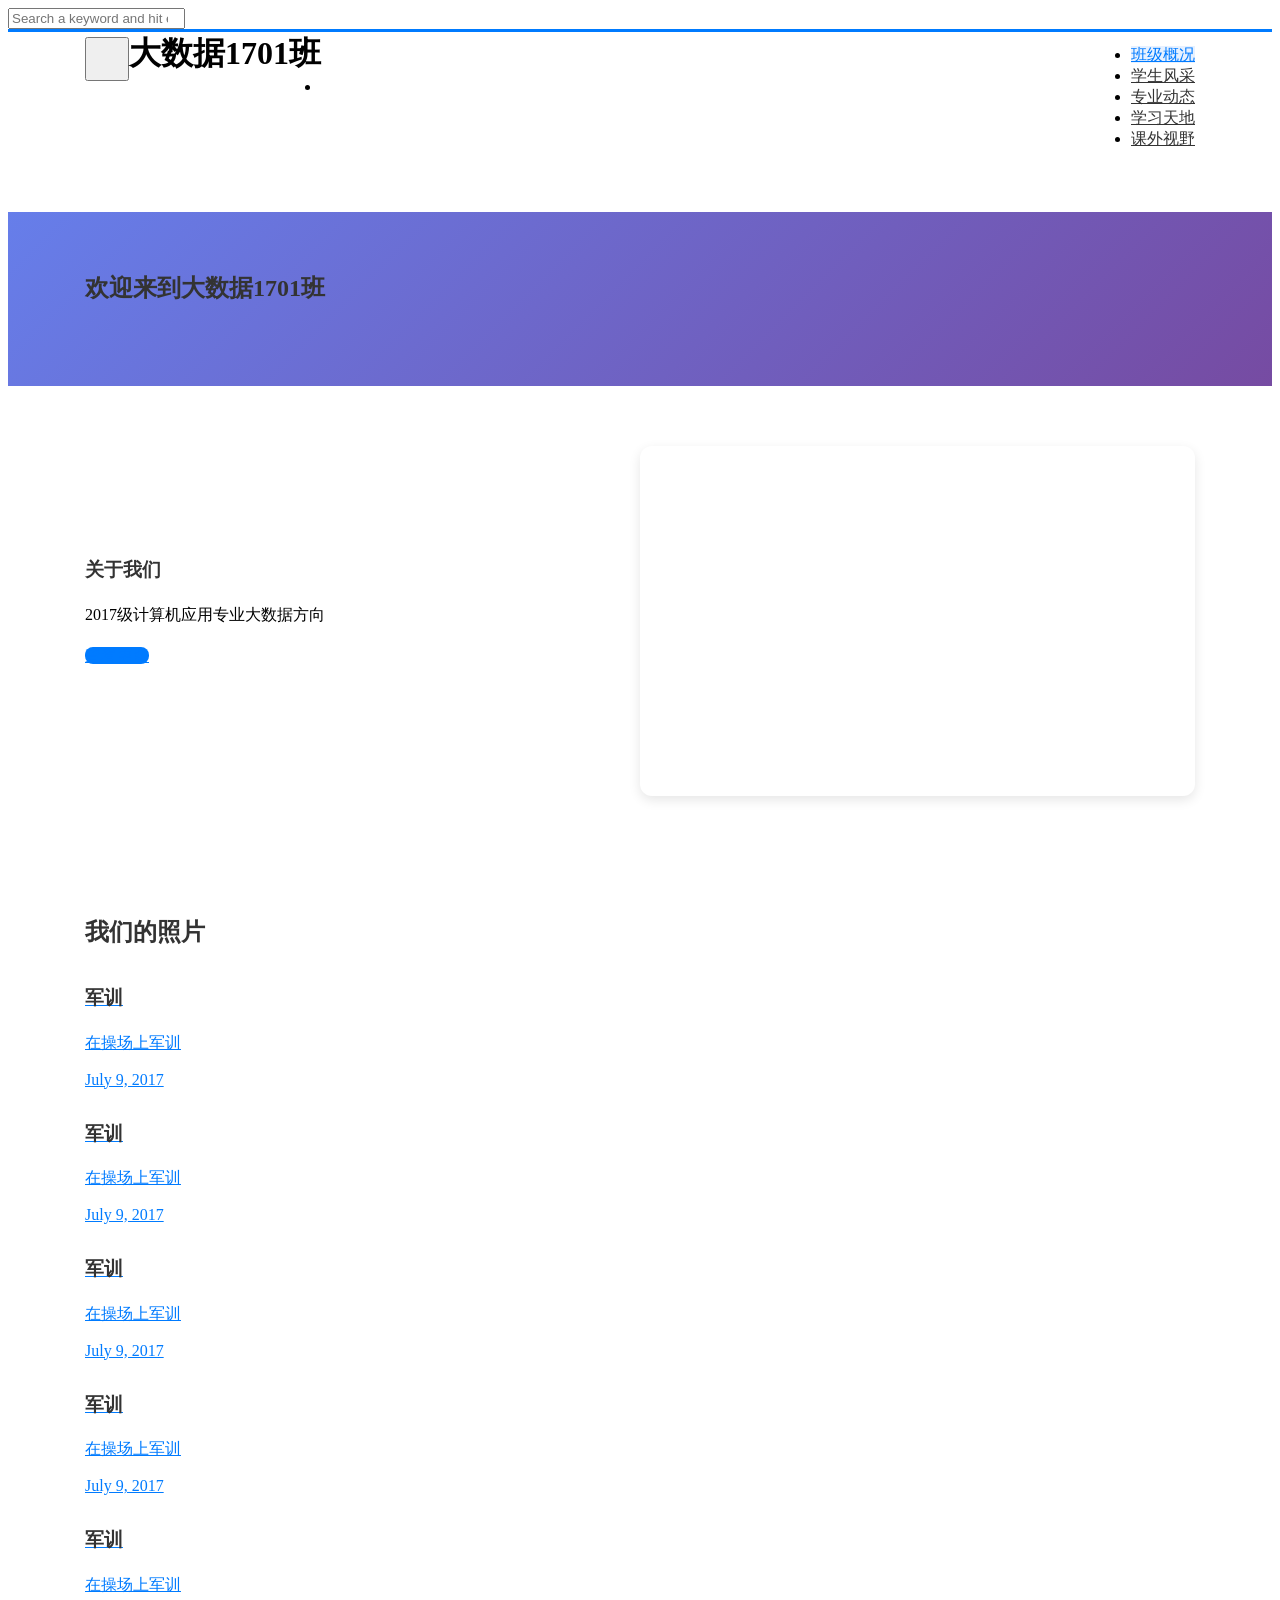
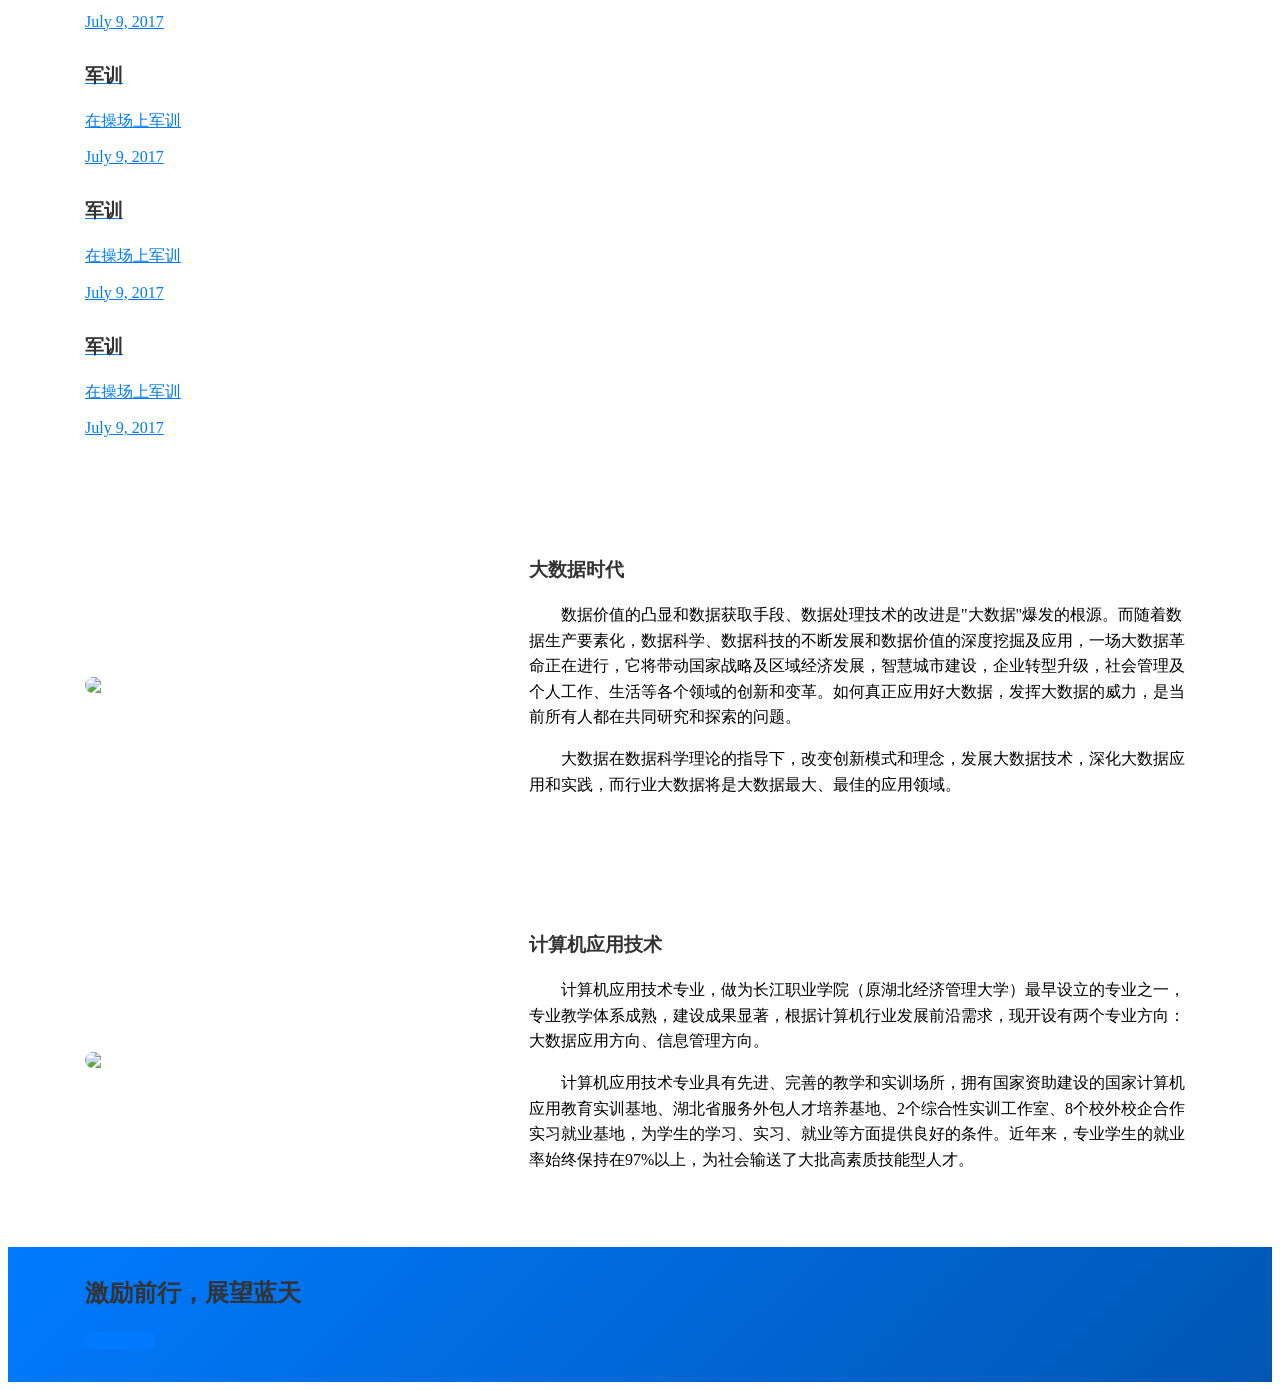
==== commit c849e3ba: "feat: GitHub项目手机端网页 Co-authored-by: traeagent <traeagent@users.noreply.github.com>" ====
--- a/student/index.html
+++ b/student/index.html
@@ -33,7 +33,7 @@
           <span class="icon-bar"></span>
           <span class="icon-bar"></span>
         </button>
-        <a class="probootstrap-heading" href="index.html" style="font-size: 48px; font-weight: bold; color: inherit; text-decoration: none;">大数据1701班</a>
+        <a class="probootstrap-heading" href="index.html" style="font-size: 32px; font-weight: bold; color: inherit; text-decoration: none;">大数据1701班</a>
       </div>
 
       <div id="navbar-collapse" class="navbar-collapse collapse">
--- a/student/css/custom.css
+++ b/student/css/custom.css
@@ -1,6 +1,97 @@
 /* 全局响应式样式 */
 * {
   box-sizing: border-box;
+}
+
+/* 蓝白主题色调 */
+:root {
+  --primary-color: #007bff;
+  --primary-dark: #0056b3;
+  --primary-light: #e7f1ff;
+}
+
+.navbar-default {
+  background-color: #ffffff !important;
+  border-color: #e7e7e7;
+}
+
+.navbar-default .navbar-nav > li > a,
+.navbar-default .navbar-brand {
+  color: #333333;
+}
+
+.navbar-default .navbar-nav > li > a:hover,
+.navbar-default .navbar-nav > li > a:focus {
+  color: var(--primary-color);
+}
+
+.navbar-default .navbar-nav > .active > a,
+.navbar-default .navbar-nav > .active > a:hover,
+.navbar-default .navbar-nav > .active > a:focus {
+  background-color: var(--primary-light);
+  color: var(--primary-color);
+}
+
+.probootstrap-navbar {
+  border-bottom: 3px solid var(--primary-color);
+}
+
+.btn-primary {
+  background-color: var(--primary-color);
+  border-color: var(--primary-color);
+}
+
+.btn-primary:hover,
+.btn-primary:focus {
+  background-color: var(--primary-dark);
+  border-color: var(--primary-dark);
+}
+
+a {
+  color: var(--primary-color);
+}
+
+a:hover,
+a:focus {
+  color: var(--primary-dark);
+}
+
+.probootstrap-section {
+  background-color: #ffffff;
+}
+
+.probootstrap-section.gray-bg {
+  background-color: var(--primary-light);
+}
+
+h1, h2, h3, h4, h5, h6,
+.section-heading h2 {
+  color: #333333;
+}
+
+.text-primary {
+  color: var(--primary-color) !important;
+}
+
+.bg-primary {
+  background-color: var(--primary-color) !important;
+}
+
+.probootstrap-footer {
+  background-color: var(--primary-color);
+}
+
+.probootstrap-footer h3 {
+  color: #ffffff;
+}
+
+.probootstrap-footer p,
+.probootstrap-footer a {
+  color: rgba(255, 255, 255, 0.8);
+}
+
+.probootstrap-footer a:hover {
+  color: #ffffff;
 }
 
 /* 导航栏Logo样式 */
@@ -27,7 +118,7 @@
 
 /* 导航栏标题样式 */
 .probootstrap-heading {
-  font-size: 48px;
+  font-size: 32px;
   font-weight: bold;
   color: inherit;
   text-decoration: none;
@@ -38,6 +129,75 @@
   vertical-align: middle;
 }
 
+/* 卡片阴影和圆角 */
+.probootstrap-featured-news-box {
+  border-radius: 12px;
+  overflow: hidden;
+  box-shadow: 0 4px 6px rgba(0, 0, 0, 0.1), 0 1px 3px rgba(0, 0, 0, 0.08);
+  transition: all 0.3s ease;
+}
+
+.probootstrap-featured-news-box:hover {
+  transform: translateY(-5px);
+  box-shadow: 0 10px 25px rgba(0, 123, 255, 0.15), 0 4px 10px rgba(0, 123, 255, 0.1);
+}
+
+.probootstrap-featured-news-box figure img {
+  border-radius: 12px 12px 0 0;
+}
+
+/* 图片圆角 */
+img {
+  border-radius: 8px;
+}
+
+.probootstrap-image {
+  border-radius: 12px;
+  overflow: hidden;
+  box-shadow: 0 4px 12px rgba(0, 0, 0, 0.1);
+}
+
+/* 渐变背景 */
+.probootstrap-section.probootstrap-section-colored {
+  background: linear-gradient(135deg, #667eea 0%, #764ba2 100%);
+}
+
+.probootstrap-cta {
+  background: linear-gradient(135deg, #007bff 0%, #0056b3 100%);
+}
+
+/* 按钮优化 */
+.btn {
+  border-radius: 8px;
+  transition: all 0.3s ease;
+}
+
+.btn:hover {
+  transform: translateY(-2px);
+  box-shadow: 0 4px 12px rgba(0, 123, 255, 0.3);
+}
+
+/* 增加留白 */
+.probootstrap-section {
+  padding: 60px 0;
+}
+
+/* 导航栏优化 */
+.navbar-header {
+  height: 60px;
+}
+
+/* 卡片动画 */
+.probootstrap-featured-news-box {
+  transition: transform 0.3s ease, box-shadow 0.3s ease;
+}
+
+/* 文本优化 */
+p {
+  line-height: 1.8;
+  margin-bottom: 1.5rem;
+}
+
 .nav-logo {
   max-height: 40px;
   width: auto;
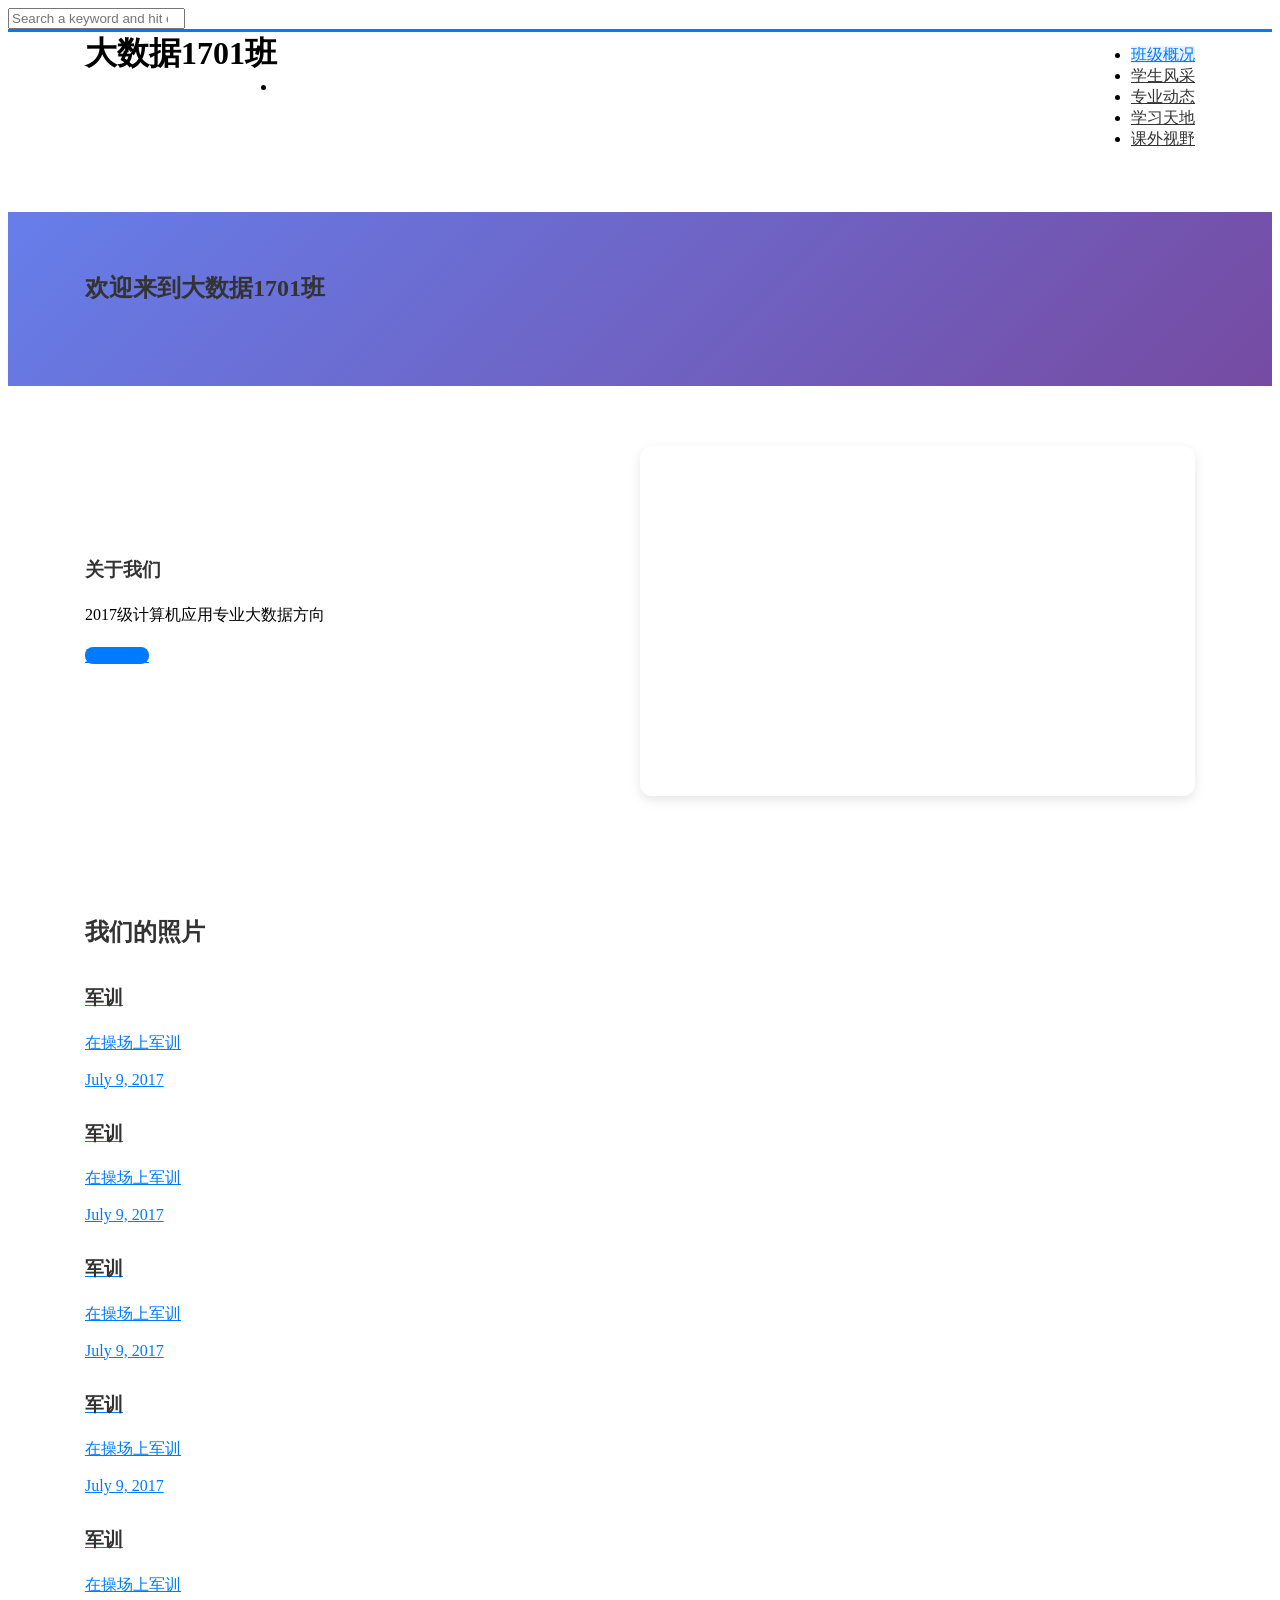
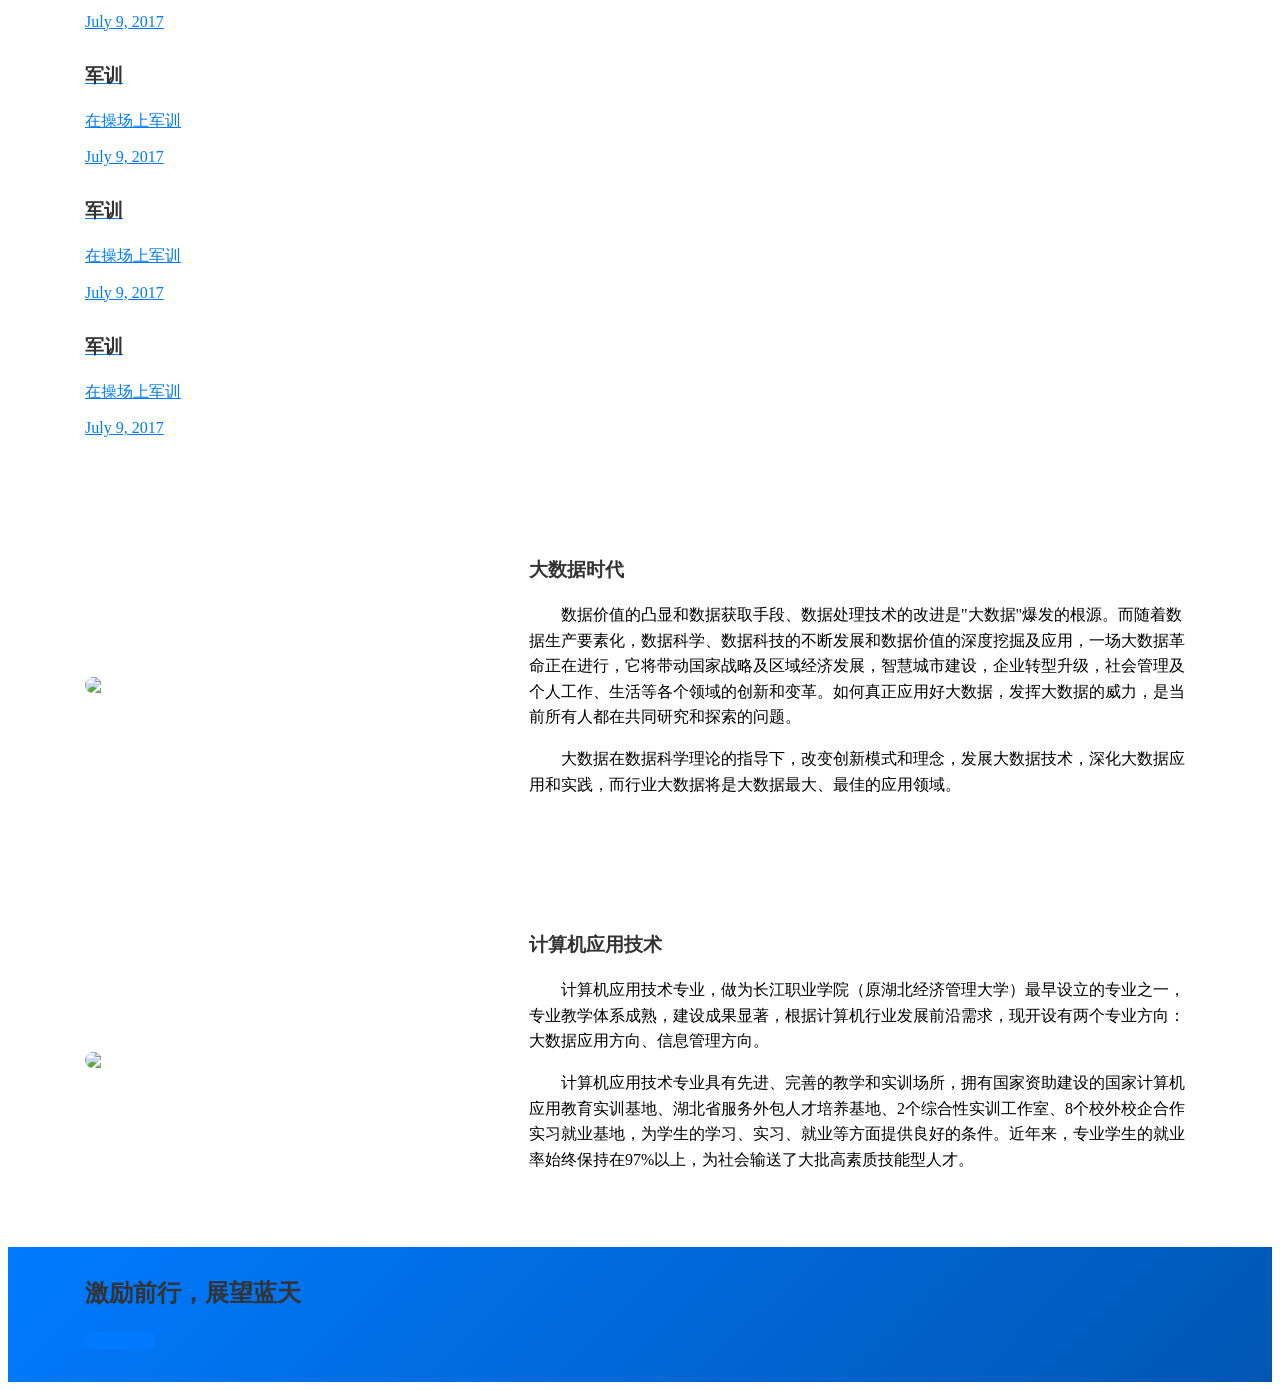
==== commit d1b25e2d: "feat: GitHub项目手机端网页 Co-authored-by: traeagent <traeagent@users.noreply.github.com>" ====
--- a/student/index.html
+++ b/student/index.html
@@ -28,11 +28,7 @@
         <div class="btn-more js-btn-more visible-xs">
           <a href="#"><i class="icon-dots-three-vertical"></i></a>
         </div>
-        <button type="button" class="navbar-toggle collapsed" data-toggle="collapse" data-target="#navbar-collapse" aria-expanded="false" aria-controls="navbar">
-          <span class="icon-bar"></span>
-          <span class="icon-bar"></span>
-          <span class="icon-bar"></span>
-        </button>
+
         <a class="probootstrap-heading" href="index.html" style="font-size: 32px; font-weight: bold; color: inherit; text-decoration: none;">大数据1701班</a>
       </div>
 
--- a/student/css/custom.css
+++ b/student/css/custom.css
@@ -198,6 +198,54 @@
   margin-bottom: 1.5rem;
 }
 
+/* 画廊图片样式 */
+.gallery-item {
+  display: block;
+  border-radius: 12px;
+  overflow: hidden;
+  box-shadow: 0 4px 12px rgba(0, 0, 0, 0.1);
+  transition: all 0.3s ease;
+}
+
+.gallery-item:hover {
+  transform: translateY(-8px) scale(1.02);
+  box-shadow: 0 12px 30px rgba(0, 123, 255, 0.25);
+}
+
+.gallery-item img {
+  width: 100%;
+  height: 250px;
+  object-fit: cover;
+  border-radius: 12px;
+  transition: transform 0.3s ease;
+}
+
+.gallery-item:hover img {
+  transform: scale(1.1);
+}
+
+/* 增加底部间距 */
+.mb-30 {
+  margin-bottom: 30px;
+}
+
+/* 响应式画廊 */
+@media (max-width: 991px) {
+  .gallery-grid1 {
+    margin-bottom: 25px;
+  }
+  
+  .gallery-item img {
+    height: 220px;
+  }
+}
+
+@media (max-width: 767px) {
+  .gallery-item img {
+    height: 200px;
+  }
+}
+
 .nav-logo {
   max-height: 40px;
   width: auto;
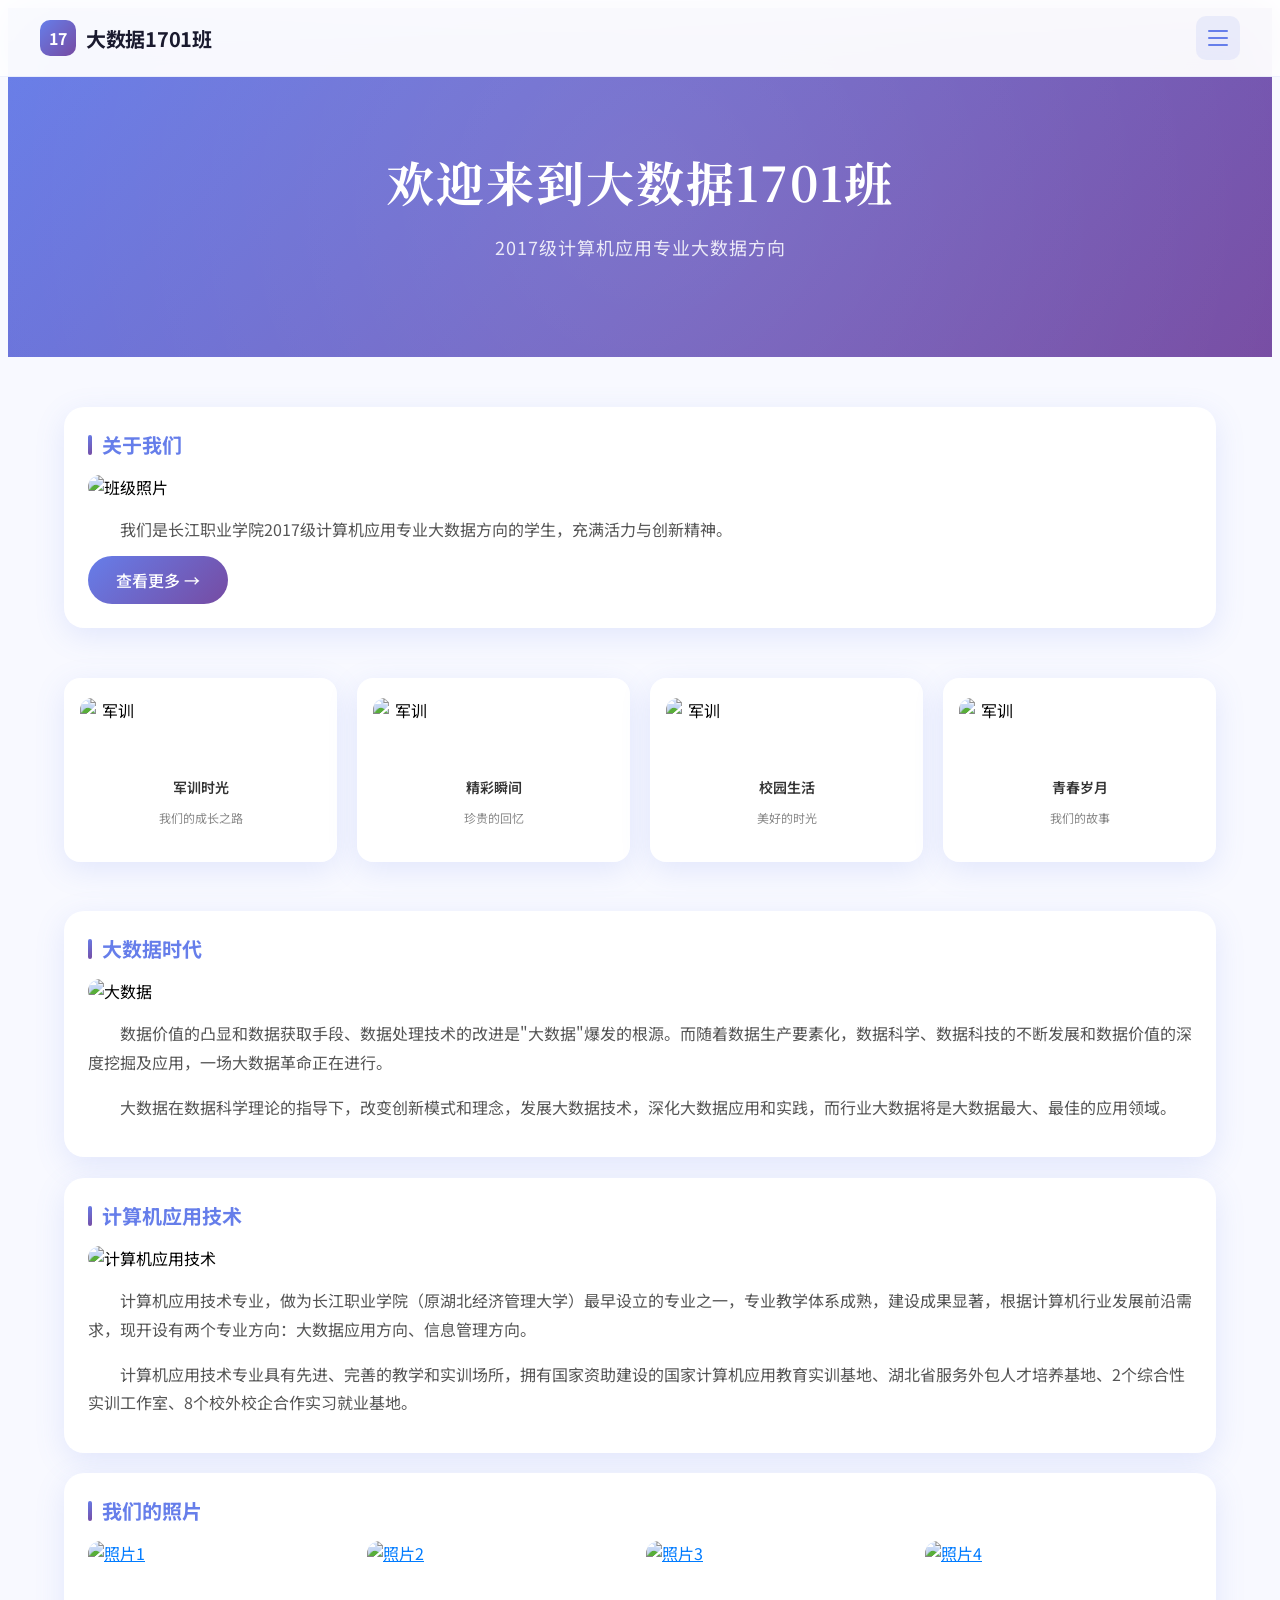
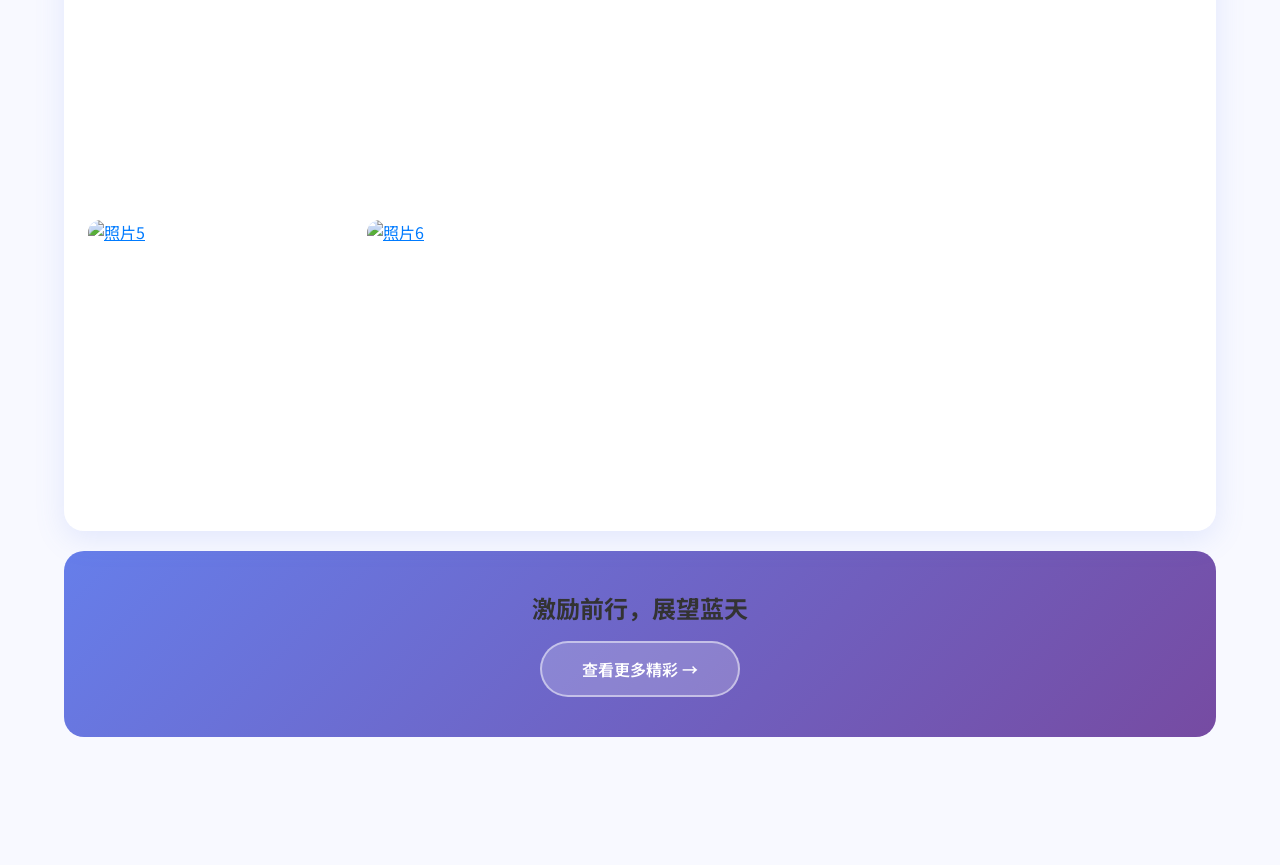
==== commit 9b18f077: "feat: GitHub项目手机端网页 Co-authored-by: traeagent <traeagent@users.noreply.github.com>" ====
--- a/student/index.html
+++ b/student/index.html
@@ -2,252 +2,602 @@
 <html lang="zh-CN">
 <head>
   <meta charset="utf-8">
-  <meta name="viewport" content="width=device-width, initial-scale=1">
-  <title>班级概况</title>
-  <meta name="description" content="">
-  <meta name="keywords" content="">
+  <meta name="viewport" content="width=device-width, initial-scale=1.0, maximum-scale=1.0, user-scalable=no">
+  <meta name="format-detection" content="telephone=no">
+  <title>班级概况 - 大数据1701班</title>
   <link rel="icon" href="data:image/svg+xml,<svg xmlns='http://www.w3.org/2000/svg'/>" sizes="any">
-  <link href="https://fonts.googleapis.com/css?family=Raleway:300,400,500,700|Open+Sans" rel="stylesheet">
-  <link rel="stylesheet" href="css/styles-merged.css">
-  <link rel="stylesheet" href="css/style.min.css">
+  <link href="css/bootstrap.min.css" rel="stylesheet" type="text/css" media="all">
+  <link rel="stylesheet" href="css/lightbox.css">
   <link rel="stylesheet" href="css/custom.css">
+  <link href="https://fonts.googleapis.com/css?family=Noto+Sans+SC:300,400,500,700|Noto+Serif+SC:400,700" rel="stylesheet">
+  <style>
+    :root {
+      --primary-gradient: linear-gradient(135deg, #667eea 0%, #764ba2 100%);
+      --accent-color: #667eea;
+      --bg-light: #f8f9ff;
+      --card-shadow: 0 8px 30px rgba(102, 126, 234, 0.15);
+      --card-hover-shadow: 0 15px 40px rgba(102, 126, 234, 0.25);
+    }
+
+    * {
+      -webkit-tap-highlight-color: transparent;
+    }
+
+    body {
+      font-family: 'Noto Sans SC', -apple-system, BlinkMacSystemFont, sans-serif;
+      background: var(--bg-light);
+      overflow-x: hidden;
+    }
+
+    /* 移动优化的导航栏 */
+    .mobile-navbar {
+      position: fixed;
+      top: 0;
+      left: 0;
+      right: 0;
+      z-index: 1000;
+      background: rgba(255, 255, 255, 0.95);
+      backdrop-filter: blur(20px);
+      -webkit-backdrop-filter: blur(20px);
+      border-bottom: 1px solid rgba(102, 126, 234, 0.1);
+      padding: 12px 16px;
+      transition: all 0.3s ease;
+    }
+
+    .mobile-navbar.scrolled {
+      box-shadow: 0 4px 20px rgba(0, 0, 0, 0.08);
+    }
+
+    .navbar-content {
+      display: flex;
+      align-items: center;
+      justify-content: space-between;
+      max-width: 1200px;
+      margin: 0 auto;
+    }
+
+    .nav-brand {
+      display: flex;
+      align-items: center;
+      gap: 10px;
+      text-decoration: none;
+      color: #1a1a2e;
+    }
+
+    .nav-logo-icon {
+      width: 36px;
+      height: 36px;
+      background: var(--primary-gradient);
+      border-radius: 10px;
+      display: flex;
+      align-items: center;
+      justify-content: center;
+      color: white;
+      font-weight: 700;
+      font-size: 16px;
+    }
+
+    .nav-title {
+      font-weight: 700;
+      font-size: 17px;
+      letter-spacing: -0.3px;
+    }
+
+    .menu-toggle {
+      width: 40px;
+      height: 40px;
+      border: none;
+      background: rgba(102, 126, 234, 0.1);
+      border-radius: 10px;
+      cursor: pointer;
+      display: flex;
+      flex-direction: column;
+      align-items: center;
+      justify-content: center;
+      gap: 5px;
+      transition: all 0.3s ease;
+    }
+
+    .menu-toggle span {
+      width: 20px;
+      height: 2px;
+      background: var(--accent-color);
+      border-radius: 2px;
+      transition: all 0.3s ease;
+    }
+
+    .menu-toggle.active span:nth-child(1) {
+      transform: translateY(7px) rotate(45deg);
+    }
+
+    .menu-toggle.active span:nth-child(2) {
+      opacity: 0;
+    }
+
+    .menu-toggle.active span:nth-child(3) {
+      transform: translateY(-7px) rotate(-45deg);
+    }
+
+    /* 移动端菜单 */
+    .mobile-menu {
+      position: fixed;
+      top: 64px;
+      left: 0;
+      right: 0;
+      background: rgba(255, 255, 255, 0.98);
+      backdrop-filter: blur(20px);
+      -webkit-backdrop-filter: blur(20px);
+      padding: 20px;
+      transform: translateY(-100%);
+      opacity: 0;
+      transition: all 0.3s ease;
+      z-index: 999;
+      border-bottom: 1px solid rgba(102, 126, 234, 0.1);
+    }
+
+    .mobile-menu.active {
+      transform: translateY(0);
+      opacity: 1;
+    }
+
+    .mobile-menu a {
+      display: block;
+      padding: 14px 20px;
+      color: #1a1a2e;
+      text-decoration: none;
+      font-size: 16px;
+      font-weight: 500;
+      border-radius: 12px;
+      margin-bottom: 8px;
+      transition: all 0.2s ease;
+    }
+
+    .mobile-menu a:hover,
+    .mobile-menu a.active {
+      background: rgba(102, 126, 234, 0.1);
+      color: var(--accent-color);
+    }
+
+    /* Hero区域 */
+    .hero-section {
+      padding: 100px 16px 60px;
+      background: var(--primary-gradient);
+      text-align: center;
+      position: relative;
+      overflow: hidden;
+    }
+
+    .hero-section::before {
+      content: '';
+      position: absolute;
+      top: -50%;
+      left: -50%;
+      width: 200%;
+      height: 200%;
+      background: radial-gradient(circle, rgba(255,255,255,0.1) 0%, transparent 60%);
+      animation: pulse 8s ease-in-out infinite;
+    }
+
+    @keyframes pulse {
+      0%, 100% { transform: scale(1); }
+      50% { transform: scale(1.1); }
+    }
+
+    .hero-content {
+      position: relative;
+      z-index: 1;
+    }
+
+    .hero-title {
+      font-family: 'Noto Serif SC', serif;
+      font-size: 32px;
+      font-weight: 700;
+      color: white;
+      margin-bottom: 10px;
+      letter-spacing: 2px;
+      animation: fadeInUp 0.8s ease;
+    }
+
+    .hero-subtitle {
+      color: rgba(255, 255, 255, 0.85);
+      font-size: 14px;
+      letter-spacing: 1px;
+      animation: fadeInUp 0.8s ease 0.2s both;
+    }
+
+    @keyframes fadeInUp {
+      from {
+        opacity: 0;
+        transform: translateY(20px);
+      }
+      to {
+        opacity: 1;
+        transform: translateY(0);
+      }
+    }
+
+    /* 内容容器 */
+    .content-container {
+      padding: 30px 16px 100px;
+      max-width: 1200px;
+      margin: 0 auto;
+    }
+
+    /* 卡片样式 */
+    .info-card {
+      background: white;
+      border-radius: 20px;
+      padding: 24px;
+      margin-bottom: 20px;
+      box-shadow: var(--card-shadow);
+      animation: fadeInScale 0.6s ease both;
+    }
+
+    .info-card:nth-child(1) { animation-delay: 0.1s; }
+    .info-card:nth-child(2) { animation-delay: 0.2s; }
+    .info-card:nth-child(3) { animation-delay: 0.3s; }
+
+    @keyframes fadeInScale {
+      from {
+        opacity: 0;
+        transform: scale(0.95);
+      }
+      to {
+        opacity: 1;
+        transform: scale(1);
+      }
+    }
+
+    .info-card h3 {
+      color: var(--accent-color);
+      font-size: 20px;
+      font-weight: 700;
+      margin-bottom: 16px;
+      display: flex;
+      align-items: center;
+      gap: 10px;
+    }
+
+    .info-card h3::before {
+      content: '';
+      width: 4px;
+      height: 20px;
+      background: var(--primary-gradient);
+      border-radius: 2px;
+    }
+
+    .info-card p {
+      color: #555;
+      line-height: 1.8;
+      margin-bottom: 12px;
+      text-indent: 2em;
+    }
+
+    .info-card img {
+      width: 100%;
+      border-radius: 12px;
+      margin-bottom: 16px;
+      object-fit: cover;
+    }
+
+    .info-card .btn {
+      display: inline-block;
+      padding: 12px 28px;
+      background: var(--primary-gradient);
+      color: white;
+      text-decoration: none;
+      border-radius: 30px;
+      font-weight: 500;
+      transition: all 0.3s ease;
+    }
+
+    .info-card .btn:hover {
+      transform: translateY(-2px);
+      box-shadow: 0 8px 20px rgba(102, 126, 234, 0.3);
+    }
+
+    /* 特色卡片网格 */
+    .features-grid {
+      display: grid;
+      grid-template-columns: repeat(2, 1fr);
+      gap: 12px;
+      margin-bottom: 20px;
+    }
+
+    .feature-card {
+      background: white;
+      border-radius: 16px;
+      padding: 20px 16px;
+      text-align: center;
+      box-shadow: var(--card-shadow);
+      transition: all 0.3s ease;
+      animation: fadeInScale 0.6s ease both;
+    }
+
+    .feature-card:nth-child(1) { animation-delay: 0.15s; }
+    .feature-card:nth-child(2) { animation-delay: 0.2s; }
+    .feature-card:nth-child(3) { animation-delay: 0.25s; }
+    .feature-card:nth-child(4) { animation-delay: 0.3s; }
+
+    .feature-card:hover {
+      transform: translateY(-4px);
+      box-shadow: var(--card-hover-shadow);
+    }
+
+    .feature-card img {
+      width: 60px;
+      height: 60px;
+      object-fit: cover;
+      border-radius: 12px;
+      margin-bottom: 12px;
+    }
+
+    .feature-card h4 {
+      color: #333;
+      font-size: 14px;
+      font-weight: 600;
+      margin-bottom: 6px;
+    }
+
+    .feature-card p {
+      color: #888;
+      font-size: 12px;
+      line-height: 1.5;
+    }
+
+    /* 照片画廊 */
+    .photos-grid {
+      display: grid;
+      grid-template-columns: repeat(3, 1fr);
+      gap: 8px;
+      margin-bottom: 20px;
+    }
+
+    .photo-item {
+      aspect-ratio: 1;
+      border-radius: 12px;
+      overflow: hidden;
+      cursor: pointer;
+      transition: all 0.3s ease;
+    }
+
+    .photo-item:hover {
+      transform: scale(1.05);
+    }
+
+    .photo-item img {
+      width: 100%;
+      height: 100%;
+      object-fit: cover;
+    }
+
+    /* CTA区域 */
+    .cta-section {
+      background: var(--primary-gradient);
+      border-radius: 20px;
+      padding: 40px 24px;
+      text-align: center;
+      color: white;
+    }
+
+    .cta-section h2 {
+      font-size: 24px;
+      font-weight: 700;
+      margin-bottom: 16px;
+    }
+
+    .cta-section .cta-btn {
+      display: inline-block;
+      padding: 14px 40px;
+      background: rgba(255, 255, 255, 0.2);
+      color: white;
+      text-decoration: none;
+      border-radius: 30px;
+      font-weight: 600;
+      border: 2px solid rgba(255, 255, 255, 0.5);
+      transition: all 0.3s ease;
+    }
+
+    .cta-section .cta-btn:hover {
+      background: white;
+      color: var(--accent-color);
+    }
+
+    /* 桌面端优化 */
+    @media (min-width: 768px) {
+      .mobile-navbar {
+        padding: 16px 24px;
+      }
+
+      .nav-title {
+        font-size: 20px;
+      }
+
+      .hero-section {
+        padding: 140px 40px 80px;
+      }
+
+      .hero-title {
+        font-size: 48px;
+      }
+
+      .hero-subtitle {
+        font-size: 18px;
+      }
+
+      .content-container {
+        padding: 50px 24px 120px;
+      }
+
+      .features-grid {
+        grid-template-columns: repeat(4, 1fr);
+        gap: 20px;
+      }
+
+      .photos-grid {
+        grid-template-columns: repeat(4, 1fr);
+        gap: 12px;
+      }
+    }
+  </style>
 </head>
 <body>
-
-<div class="probootstrap-search" id="probootstrap-search">
-  <a href="#" class="probootstrap-close js-probootstrap-close"><i class="icon-cross"></i></a>
-  <form action="#">
-    <input type="search" name="s" id="search" placeholder="Search a keyword and hit enter...">
-  </form>
-</div>
-
-<div class="probootstrap-page-wrapper">
-  <nav class="navbar navbar-default probootstrap-navbar">
-    <div class="container">
-      <div class="navbar-header">
-        <div class="btn-more js-btn-more visible-xs">
-          <a href="#"><i class="icon-dots-three-vertical"></i></a>
-        </div>
-
-        <a class="probootstrap-heading" href="index.html" style="font-size: 32px; font-weight: bold; color: inherit; text-decoration: none;">大数据1701班</a>
-      </div>
-
-      <div id="navbar-collapse" class="navbar-collapse collapse">
-        <ul class="nav navbar-nav navbar-right">
-          <li class="active"><a href="index.html">班级概况</a></li>
-          <li><a href="class.html">学生风采</a></li>
-          <li><a href="courses.html">专业动态</a></li>
-          <li><a href="study.html">学习天地</a></li>
-          <li><a href="activities.html">课外视野</a></li>
-        </ul>
-      </div>
+  <!-- 移动端导航栏 -->
+  <nav class="mobile-navbar" id="mobileNavbar">
+    <div class="navbar-content">
+      <a href="index.html" class="nav-brand">
+        <div class="nav-logo-icon">17</div>
+        <span class="nav-title">大数据1701班</span>
+      </a>
+      <button class="menu-toggle" id="menuToggle" aria-label="菜单">
+        <span></span>
+        <span></span>
+        <span></span>
+      </button>
     </div>
   </nav>
 
-  <section class="flexslider">
-    <ul class="slides">
-      <li style="background-image:url(img/QQ图片20181108165642.jpg)" class="overlay">
-        <div class="container">
-          <div class="row">
-            <div class="col-md-8 col-md-offset-2">
-              <div class="probootstrap-slider-text text-center">
-                <h1 class="probootstrap-heading probootstrap-animate"></h1>
-              </div>
-            </div>
-          </div>
-        </div>
-      </li>
-    </ul>
-  </section>
-
-  <section class="probootstrap-section probootstrap-section-colored">
-    <div class="container">
-      <div class="row">
-        <div class="col-md-12 text-left section-heading probootstrap-animate">
-          <h2>欢迎来到大数据1701班</h2>
-        </div>
-      </div>
+  <!-- 移动端菜单 -->
+  <div class="mobile-menu" id="mobileMenu">
+    <a href="index.html" class="active">班级概况</a>
+    <a href="class.html">学生风采</a>
+    <a href="courses.html">专业动态</a>
+    <a href="study.html">学习天地</a>
+    <a href="activities.html">课外视野</a>
+  </div>
+
+  <!-- Hero区域 -->
+  <section class="hero-section">
+    <div class="hero-content">
+      <h1 class="hero-title">欢迎来到大数据1701班</h1>
+      <p class="hero-subtitle">2017级计算机应用专业大数据方向</p>
     </div>
   </section>
 
-  <section class="probootstrap-section">
-    <div class="container">
-      <div class="row">
-        <div class="col-md-12">
-          <div class="probootstrap-flex-block">
-            <div class="probootstrap-text probootstrap-animate">
-              <h3>关于我们</h3>
-              <p>2017级计算机应用专业大数据方向</p>
-              <p><a href="courses.html" class="btn btn-primary">查看更多</a></p>
-            </div>
-            <div class="probootstrap-image probootstrap-animate" style="background-image: url(img/777.jpg); background-size: cover; background-position: center;">
-            </div>
-          </div>
-        </div>
+  <!-- 内容容器 -->
+  <main class="content-container">
+    <!-- 关于我们 -->
+    <section class="info-card">
+      <h3>关于我们</h3>
+      <img src="img/777.jpg" alt="班级照片">
+      <p>我们是长江职业学院2017级计算机应用专业大数据方向的学生，充满活力与创新精神。</p>
+      <a href="courses.html" class="btn">查看更多 →</a>
+    </section>
+
+    <!-- 特色卡片 -->
+    <section class="features-grid">
+      <div class="feature-card">
+        <img src="img/g3.jpg" alt="军训">
+        <h4>军训时光</h4>
+        <p>我们的成长之路</p>
       </div>
-    </div>
-  </section>
-
-  <section class="probootstrap-section probootstrap-section">
-    <div class="container">
-      <div class="row">
-        <div class="col-md-12">
-          <div class="our-img">
-            <h1>我们的照片</h1>
-          </div>
-          <div class="tab-content">
-            <div id="featured-news" class="tab-pane fade in active">
-              <div class="row">
-                <div class="col-md-12">
-                  <div class="owl-carousel" id="owl1">
-                    <div class="item">
-                      <a href="#" class="probootstrap-featured-news-box">
-                        <figure class="probootstrap-media"><img src="img/g3.jpg" alt="" class="img-responsive" style="max-height: 250px; object-fit: cover;"></figure>
-                        <div class="probootstrap-text">
-                          <h3>军训</h3>
-                          <p>在操场上军训</p>
-                          <span class="probootstrap-date"><i class="icon-calendar"></i>July 9, 2017</span>
-                        </div>
-                      </a>
-                    </div>
-                    <div class="item">
-                      <a href="#" class="probootstrap-featured-news-box">
-                        <figure class="probootstrap-media"><img src="img/g4.jpg" alt="" class="img-responsive" style="max-height: 250px; object-fit: cover;"></figure>
-                        <div class="probootstrap-text">
-                          <h3>军训</h3>
-                          <p>在操场上军训</p>
-                          <span class="probootstrap-date"><i class="icon-calendar"></i>July 9, 2017</span>
-                        </div>
-                      </a>
-                    </div>
-                    <div class="item">
-                      <a href="#" class="probootstrap-featured-news-box">
-                        <figure class="probootstrap-media"><img src="img/g5.jpg" alt="" class="img-responsive" style="max-height: 250px; object-fit: cover;"></figure>
-                        <div class="probootstrap-text">
-                          <h3>军训</h3>
-                          <p>在操场上军训</p>
-                          <span class="probootstrap-date"><i class="icon-calendar"></i>July 9, 2017</span>
-                        </div>
-                      </a>
-                    </div>
-                    <div class="item">
-                      <a href="#" class="probootstrap-featured-news-box">
-                        <figure class="probootstrap-media"><img src="img/g6.jpg" alt="" class="img-responsive" style="max-height: 250px; object-fit: cover;"></figure>
-                        <div class="probootstrap-text">
-                          <h3>军训</h3>
-                          <p>在操场上军训</p>
-                          <span class="probootstrap-date"><i class="icon-calendar"></i>July 9, 2017</span>
-                        </div>
-                      </a>
-                    </div>
-                  </div>
-                </div>
-              </div>
-            </div>
-            <div id="upcoming-events" class="tab-pane fade">
-              <div class="row">
-                <div class="col-md-12">
-                  <div class="owl-carousel" id="owl2">
-                    <div class="item">
-                      <a href="#" class="probootstrap-featured-news-box">
-                        <figure class="probootstrap-media"><img src="img/g1.jpg" alt="" class="img-responsive" style="max-height: 250px; object-fit: cover;"></figure>
-                        <div class="probootstrap-text">
-                          <h3>军训</h3>
-                          <p>在操场上军训</p>
-                          <span class="probootstrap-date"><i class="icon-calendar"></i>July 9, 2017</span>
-                        </div>
-                      </a>
-                    </div>
-                    <div class="item">
-                      <a href="#" class="probootstrap-featured-news-box">
-                        <figure class="probootstrap-media"><img src="img/g8.jpg" alt="" class="img-responsive" style="max-height: 250px; object-fit: cover;"></figure>
-                        <div class="probootstrap-text">
-                          <h3>军训</h3>
-                          <p>在操场上军训</p>
-                          <span class="probootstrap-date"><i class="icon-calendar"></i>July 9, 2017</span>
-                        </div>
-                      </a>
-                    </div>
-                    <div class="item">
-                      <a href="#" class="probootstrap-featured-news-box">
-                        <figure class="probootstrap-media"><img src="img/g9.jpg" alt="" class="img-responsive" style="max-height: 250px; object-fit: cover;"></figure>
-                        <div class="probootstrap-text">
-                          <h3>军训</h3>
-                          <p>在操场上军训</p>
-                          <span class="probootstrap-date"><i class="icon-calendar"></i>July 9, 2017</span>
-                        </div>
-                      </a>
-                    </div>
-                    <div class="item">
-                      <a href="#" class="probootstrap-featured-news-box">
-                        <figure class="probootstrap-media"><img src="img/g2.jpg" alt="" class="img-responsive" style="max-height: 250px; object-fit: cover;"></figure>
-                        <div class="probootstrap-text">
-                          <h3>军训</h3>
-                          <p>在操场上军训</p>
-                          <span class="probootstrap-date"><i class="icon-calendar"></i>July 9, 2017</span>
-                        </div>
-                      </a>
-                    </div>
-                  </div>
-                </div>
-              </div>
-            </div>
-          </div>
-        </div>
+      <div class="feature-card">
+        <img src="img/g4.jpg" alt="军训">
+        <h4>精彩瞬间</h4>
+        <p>珍贵的回忆</p>
       </div>
-    </div>
-  </section>
-
-  <section class="probootstrap-section">
-    <div class="container">
-      <div class="major-top">    
-        <div class="one">
-          <a href="courses.html">
-            <img src="img/uC4SA1.jpg" class="img-responsive" style="max-width: 100%; height: auto;">
-          </a>
-        </div>
-        <div class="two">
-          <h3>大数据时代</h3>
-          <p style="text-indent:2em;">数据价值的凸显和数据获取手段、数据处理技术的改进是"大数据"爆发的根源。而随着数据生产要素化，数据科学、数据科技的不断发展和数据价值的深度挖掘及应用，一场大数据革命正在进行，它将带动国家战略及区域经济发展，智慧城市建设，企业转型升级，社会管理及个人工作、生活等各个领域的创新和变革。如何真正应用好大数据，发挥大数据的威力，是当前所有人都在共同研究和探索的问题。</p>
-          <p style="text-indent:2em;">大数据在数据科学理论的指导下，改变创新模式和理念，发展大数据技术，深化大数据应用和实践，而行业大数据将是大数据最大、最佳的应用领域。</p>
-        </div>	
-      </div>	
-    </div>	
-  </section>
-
-  <section class="probootstrap-section">
-    <div class="container">
-      <div class="major-top">    
-        <div class="one">
-          <a href="#">
-            <img src="img/F64ADBB84419E0725190F581F5B_67AF2D96_36563.jpg" class="img-responsive" style="max-width: 100%; height: auto;">
-          </a>
-        </div>
-        <div class="two">
-          <h3>计算机应用技术</h3>
-          <p style="text-indent:2em;">计算机应用技术专业，做为长江职业学院（原湖北经济管理大学）最早设立的专业之一，专业教学体系成熟，建设成果显著，根据计算机行业发展前沿需求，现开设有两个专业方向：大数据应用方向、信息管理方向。</p>
-          <p style="text-indent:2em;">计算机应用技术专业具有先进、完善的教学和实训场所，拥有国家资助建设的国家计算机应用教育实训基地、湖北省服务外包人才培养基地、2个综合性实训工作室、8个校外校企合作实习就业基地，为学生的学习、实习、就业等方面提供良好的条件。近年来，专业学生的就业率始终保持在97%以上，为社会输送了大批高素质技能型人才。</p>
-        </div>	
-      </div>	
-    </div>	
-  </section>
-
-  <section class="probootstrap-cta">
-    <div class="container">
-      <div class="row">
-        <div class="col-md-12">
-          <h2 class="probootstrap-animate" data-animate-effect="fadeInRight">激励前行，展望蓝天</h2>
-          <a href="#" role="button" class="btn btn-primary btn-lg btn-ghost probootstrap-animate" data-animate-effect="fadeInLeft">Let's Go！</a>
-        </div>
+      <div class="feature-card">
+        <img src="img/g5.jpg" alt="军训">
+        <h4>校园生活</h4>
+        <p>美好的时光</p>
       </div>
-    </div>
-  </section>
-
-</div>
-
-<script src="js/scripts.min.js"></script>
-<script src="js/main.min.js"></script>
-<script src="js/custom.js"></script>
-
+      <div class="feature-card">
+        <img src="img/g6.jpg" alt="军训">
+        <h4>青春岁月</h4>
+        <p>我们的故事</p>
+      </div>
+    </section>
+
+    <!-- 大数据时代 -->
+    <section class="info-card">
+      <h3>大数据时代</h3>
+      <img src="img/uC4SA1.jpg" alt="大数据">
+      <p>数据价值的凸显和数据获取手段、数据处理技术的改进是"大数据"爆发的根源。而随着数据生产要素化，数据科学、数据科技的不断发展和数据价值的深度挖掘及应用，一场大数据革命正在进行。</p>
+      <p>大数据在数据科学理论的指导下，改变创新模式和理念，发展大数据技术，深化大数据应用和实践，而行业大数据将是大数据最大、最佳的应用领域。</p>
+    </section>
+
+    <!-- 计算机应用技术 -->
+    <section class="info-card">
+      <h3>计算机应用技术</h3>
+      <img src="img/F64ADBB84419E0725190F581F5B_67AF2D96_36563.jpg" alt="计算机应用技术">
+      <p>计算机应用技术专业，做为长江职业学院（原湖北经济管理大学）最早设立的专业之一，专业教学体系成熟，建设成果显著，根据计算机行业发展前沿需求，现开设有两个专业方向：大数据应用方向、信息管理方向。</p>
+      <p>计算机应用技术专业具有先进、完善的教学和实训场所，拥有国家资助建设的国家计算机应用教育实训基地、湖北省服务外包人才培养基地、2个综合性实训工作室、8个校外校企合作实习就业基地。</p>
+    </section>
+
+    <!-- 我们的照片画廊 -->
+    <section class="info-card">
+      <h3>我们的照片</h3>
+      <div class="photos-grid">
+        <a href="img/g1.jpg" data-lightbox="gallery" class="photo-item">
+          <img src="img/g1.jpg" alt="照片1">
+        </a>
+        <a href="img/g2.jpg" data-lightbox="gallery" class="photo-item">
+          <img src="img/g2.jpg" alt="照片2">
+        </a>
+        <a href="img/g3.jpg" data-lightbox="gallery" class="photo-item">
+          <img src="img/g3.jpg" alt="照片3">
+        </a>
+        <a href="img/g4.jpg" data-lightbox="gallery" class="photo-item">
+          <img src="img/g4.jpg" alt="照片4">
+        </a>
+        <a href="img/g5.jpg" data-lightbox="gallery" class="photo-item">
+          <img src="img/g5.jpg" alt="照片5">
+        </a>
+        <a href="img/g6.jpg" data-lightbox="gallery" class="photo-item">
+          <img src="img/g6.jpg" alt="照片6">
+        </a>
+      </div>
+    </section>
+
+    <!-- CTA区域 -->
+    <section class="cta-section">
+      <h2>激励前行，展望蓝天</h2>
+      <a href="class.html" class="cta-btn">查看更多精彩 →</a>
+    </section>
+  </main>
+
+  <script src="js/vendor/jquery.min.js"></script>
+  <script src="js/lightbox-plus-jquery.min.js"></script>
+  <script>
+    // 移动端菜单切换
+    const menuToggle = document.getElementById('menuToggle');
+    const mobileMenu = document.getElementById('mobileMenu');
+    const mobileNavbar = document.getElementById('mobileNavbar');
+
+    menuToggle.addEventListener('click', () => {
+      menuToggle.classList.toggle('active');
+      mobileMenu.classList.toggle('active');
+    });
+
+    // 点击菜单项关闭菜单
+    document.querySelectorAll('.mobile-menu a').forEach(link => {
+      link.addEventListener('click', () => {
+        menuToggle.classList.remove('active');
+        mobileMenu.classList.remove('active');
+      });
+    });
+
+    // 滚动时导航栏效果
+    let lastScroll = 0;
+    window.addEventListener('scroll', () => {
+      const currentScroll = window.pageYOffset;
+      
+      if (currentScroll > 50) {
+        mobileNavbar.classList.add('scrolled');
+      } else {
+        mobileNavbar.classList.remove('scrolled');
+      }
+      
+      lastScroll = currentScroll;
+    });
+
+    // 配置 lightbox
+    lightbox.option({
+      'resizeDuration': 200,
+      'wrapAround': true,
+      'alwaysShowNavOnTouchDevices': true,
+      'disableScrolling': true
+    });
+  </script>
 </body>
 </html>
